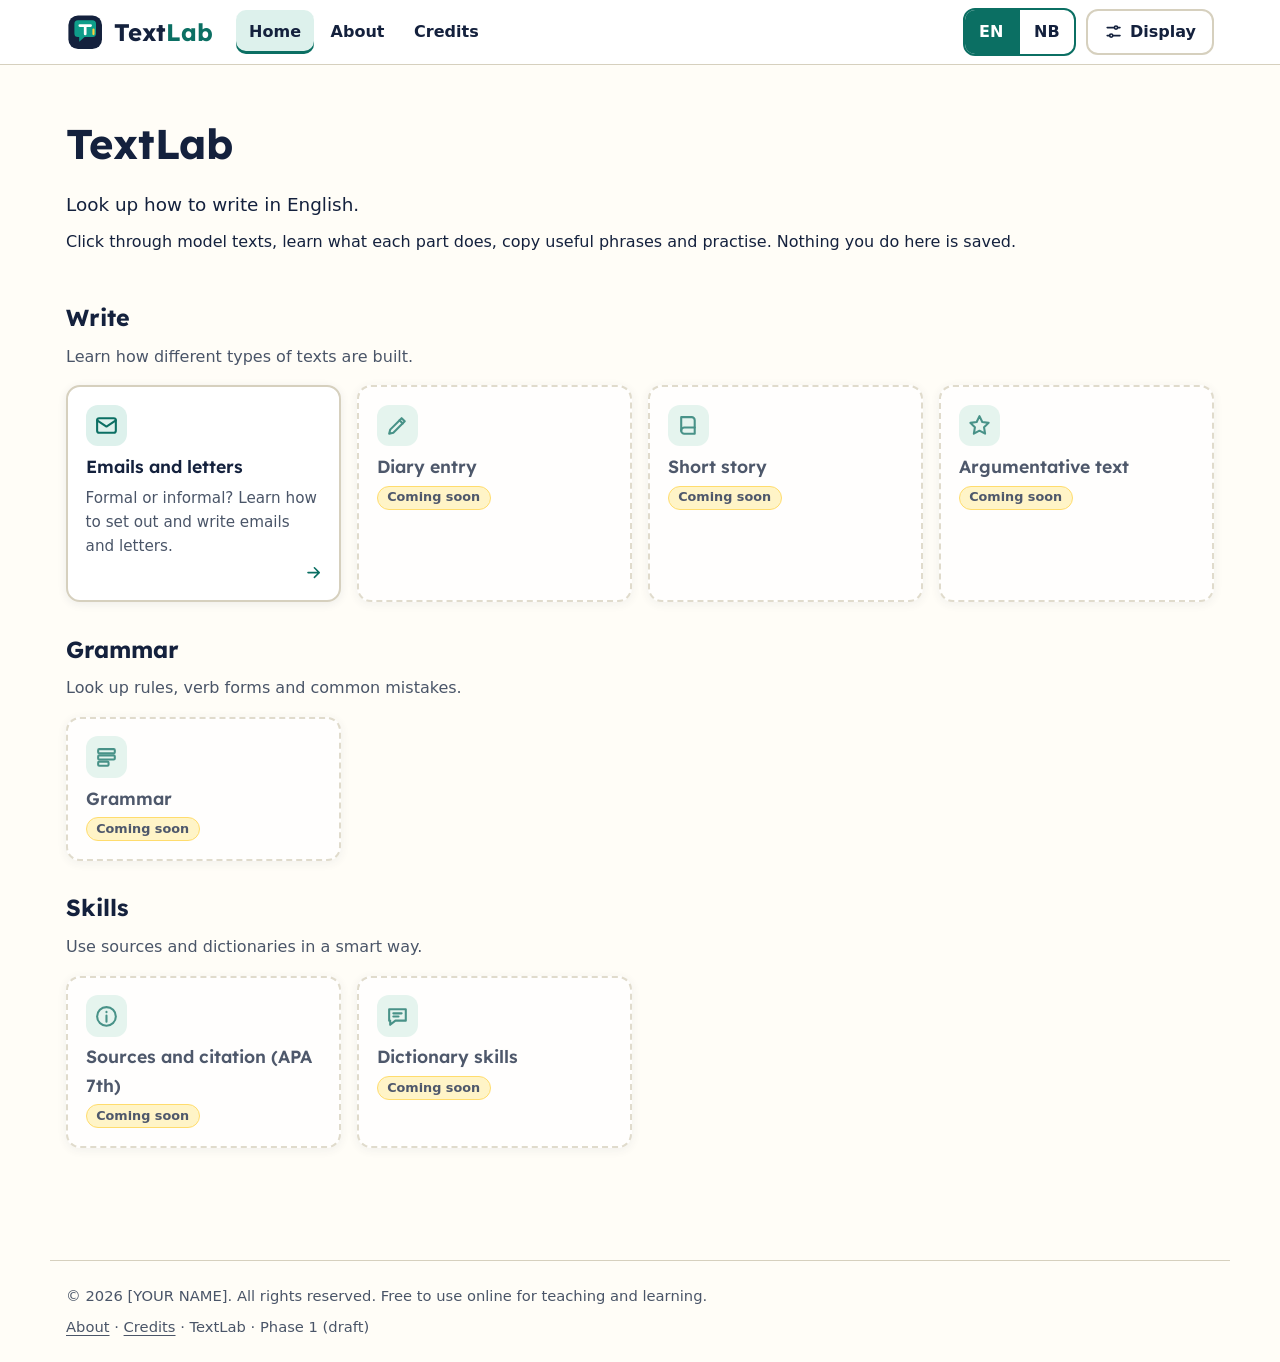
==== index.html @ cc778d0e "Add files via upload" ====
<!doctype html>
<html lang="en" data-theme="auto">
<head>
  <meta charset="utf-8">
  <meta name="viewport" content="width=device-width, initial-scale=1">
  <title>TextLab</title>
  <meta name="description" content="Look up how to write in English: clickable model texts, phrase banks, practice and checklists for Norwegian students in 8th to 10th grade.">
  <meta name="theme-color" content="#14213D">
  <link rel="icon" href="assets/favicon.svg" type="image/svg+xml">
  <link rel="stylesheet" href="css/style.css">
</head>
<body>
  <button type="button" class="skip" data-act="skip">Skip to main content</button>

  <!-- Icon sprite (stroke icons take their colour from the surrounding text) -->
  <svg xmlns="http://www.w3.org/2000/svg" width="0" height="0" style="position:absolute" aria-hidden="true" focusable="false">
    <defs>
      <symbol id="i-format" viewBox="0 0 24 24"><path d="M6 3h9l4 4v14H6z"/><path d="M14 3v5h5M9 13h7M9 17h7"/></symbol>
      <symbol id="i-doc" viewBox="0 0 24 24"><path d="M6 3h9l4 4v14H6z"/><path d="M14 3v5h5M9 13h7M9 17h7"/></symbol>
      <symbol id="i-structure" viewBox="0 0 24 24"><rect x="4" y="4" width="16" height="4" rx="1"/><rect x="4" y="10" width="16" height="4" rx="1"/><rect x="4" y="16" width="10" height="4" rx="1"/></symbol>
      <symbol id="i-language" viewBox="0 0 24 24"><path d="M4 5h16v11H10l-5 4v-4H4z"/><path d="M8 9h8M8 12h5"/></symbol>
      <symbol id="i-tone" viewBox="0 0 24 24"><circle cx="12" cy="12" r="9"/><path d="M8 14c1 1.6 2.4 2.4 4 2.4s3-.8 4-2.4M9 9.5v.5M15 9.5v.5"/></symbol>
      <symbol id="i-check" viewBox="0 0 24 24"><path d="M5 12.5l4.5 4.5L19 7"/></symbol>
      <symbol id="i-x" viewBox="0 0 24 24"><path d="M6 6l12 12M18 6L6 18"/></symbol>
      <symbol id="i-copy" viewBox="0 0 24 24"><rect x="8" y="8" width="12" height="12" rx="2"/><path d="M16 8V6a2 2 0 00-2-2H6a2 2 0 00-2 2v8a2 2 0 002 2h2"/></symbol>
      <symbol id="i-speaker" viewBox="0 0 24 24"><path d="M4 9.5h4L13 5v14l-5-4.5H4z"/><path d="M16.5 9a4 4 0 010 6M19 6.5a8 8 0 010 11"/></symbol>
      <symbol id="i-print" viewBox="0 0 24 24"><path d="M7 9V4h10v5"/><rect x="4" y="9" width="16" height="8" rx="2"/><path d="M7 14h10v6H7z"/></symbol>
      <symbol id="i-sliders" viewBox="0 0 24 24"><path d="M4 7h9M17 7h3M4 17h3M11 17h9"/><circle cx="15" cy="7" r="2"/><circle cx="9" cy="17" r="2"/></symbol>
      <symbol id="i-external" viewBox="0 0 24 24"><path d="M14 4h6v6M20 4l-9 9M18 14v5a1 1 0 01-1 1H5a1 1 0 01-1-1V7a1 1 0 011-1h5"/></symbol>
      <symbol id="i-mail" viewBox="0 0 24 24"><rect x="3" y="5" width="18" height="14" rx="2"/><path d="M3 7l9 6 9-6"/></symbol>
      <symbol id="i-pen" viewBox="0 0 24 24"><path d="M4 20l1-4L16 5l3 3L8 19z"/><path d="M14 7l3 3"/></symbol>
      <symbol id="i-book" viewBox="0 0 24 24"><path d="M5 4h10a3 3 0 013 3v13H8a3 3 0 01-3-3z"/><path d="M5 17a3 3 0 013-3h10"/></symbol>
      <symbol id="i-video" viewBox="0 0 24 24"><rect x="3" y="5" width="18" height="14" rx="3"/><path d="M10 9l5 3-5 3z"/></symbol>
      <symbol id="i-info" viewBox="0 0 24 24"><circle cx="12" cy="12" r="9"/><path d="M12 11v6M12 7.5v.5"/></symbol>
      <symbol id="i-bulb" viewBox="0 0 24 24"><path d="M9 18h6M10 21h4M12 3a6 6 0 00-3.5 10.9c.9.7 1.5 1.5 1.5 2.1h4c0-.6.6-1.4 1.5-2.1A6 6 0 0012 3z"/></symbol>
      <symbol id="i-bookmark" viewBox="0 0 24 24"><path d="M6 3h12v18l-6-4-6 4z"/></symbol>
      <symbol id="i-warn" viewBox="0 0 24 24"><path d="M12 3l10 18H2z"/><path d="M12 10v5M12 18v.5"/></symbol>
      <symbol id="i-star" viewBox="0 0 24 24"><path d="M12 3l2.7 5.6 6.1.9-4.4 4.3 1 6.1L12 17l-5.4 2.9 1-6.1L3.2 9.5l6.1-.9z"/></symbol>
      <symbol id="i-arrow-right" viewBox="0 0 24 24"><path d="M5 12h14M13 6l6 6-6 6"/></symbol>
      <symbol id="i-arrow-left" viewBox="0 0 24 24"><path d="M19 12H5M11 6l-6 6 6 6"/></symbol>
      <symbol id="i-arrow-up" viewBox="0 0 24 24"><path d="M12 19V5M6 11l6-6 6 6"/></symbol>
      <symbol id="i-arrow-down" viewBox="0 0 24 24"><path d="M12 5v14M6 13l6 6 6-6"/></symbol>
      <symbol id="i-grip" viewBox="0 0 24 24"><circle cx="9" cy="6" r="1.2"/><circle cx="15" cy="6" r="1.2"/><circle cx="9" cy="12" r="1.2"/><circle cx="15" cy="12" r="1.2"/><circle cx="9" cy="18" r="1.2"/><circle cx="15" cy="18" r="1.2"/></symbol>
      <symbol id="logo" viewBox="0 0 64 64">
        <rect x="4" y="4" width="56" height="56" rx="16" fill="#14213D"/>
        <path d="M14 18a6 6 0 016-6h24a6 6 0 016 6v16a6 6 0 01-6 6H31l-9 8v-8h-2a6 6 0 01-6-6z" fill="#0F9D8A"/>
        <path d="M23 21h18M32 21v14" stroke="#fff" stroke-width="4.5" stroke-linecap="round" fill="none"/>
        <rect x="44" y="26" width="3.6" height="11" rx="1.8" fill="#FFD23F"/>
      </symbol>
    </defs>
  </svg>

  <header id="site-header"></header>
  <div id="settings"></div>
  <main id="main" tabindex="-1">
    <noscript><p>This site needs JavaScript. Denne siden trenger JavaScript.</p></noscript>
  </main>
  <footer id="site-footer"></footer>
  <div id="toast" role="status" aria-live="polite"></div>

  <script src="js/config.js"></script>
  <script src="js/i18n.js"></script>
  <script src="content/index.js"></script>
  <script src="js/core.js"></script>
  <script src="js/views.js"></script>
  <script src="js/model.js"></script>
  <script src="js/practice.js"></script>
  <script src="js/main.js"></script>
</body>
</html>
---- css/style.css ----
/* =========================================================================
   Style sheet. Colours are CSS variables at the top, so the palette can be
   changed in one place. Light theme is the default; dark follows the device
   (or the Display menu). Reading support mode is the body.support class.
   ========================================================================= */
@font-face { font-family: "Lexend"; font-weight: 400; font-style: normal; font-display: swap; src: url("../fonts/lexend-latin-400-normal.woff2") format("woff2"); }
@font-face { font-family: "Lexend"; font-weight: 600; font-style: normal; font-display: swap; src: url("../fonts/lexend-latin-600-normal.woff2") format("woff2"); }
@font-face { font-family: "Lexend"; font-weight: 700; font-style: normal; font-display: swap; src: url("../fonts/lexend-latin-700-normal.woff2") format("woff2"); }
@font-face { font-family: "Atkinson Hyperlegible"; font-weight: 400; font-style: normal; font-display: swap; src: url("../fonts/atkinson-hyperlegible-latin-400-normal.woff2") format("woff2"); }
@font-face { font-family: "Atkinson Hyperlegible"; font-weight: 700; font-style: normal; font-display: swap; src: url("../fonts/atkinson-hyperlegible-latin-700-normal.woff2") format("woff2"); }

:root {
  --bg: #FFFDF7; --bg-support: #FAF3DC; --surface: #FFFFFF; --surface2: #F3EFE3; --paper: #FFFFFF;
  --ink: #14213D; --muted: #4A5568; --line: #D6D0BE;
  --primary: #0B6F63; --on-primary: #FFFFFF; --primary-soft: #DDF1EC;
  --accent: #E4572E; --marker: #FFD23F; --marker-soft: #FFF1B8; --focus: #1D5FD8;
  --nb: #3A5BA9; --nb-bg: #EAF0FB;
  --good: #0B6F3F; --good-bg: #DDF3E4; --bad: #A4262C; --bad-bg: #FBE3E4;
  --c-format: #0072B2; --c-format-bg: #E3F0F8;
  --c-structure: #A94600; --c-structure-bg: #FBEBDD;
  --c-language: #007A5A; --c-language-bg: #DDF2E9;
  --c-tone: #8E3F72; --c-tone-bg: #F5E6EF;
  --on-c: #FFFFFF;
  --radius: 14px; --shadow: 0 2px 10px rgba(20, 33, 61, .08);
  --font-body: system-ui, -apple-system, "Segoe UI", Roboto, "Helvetica Neue", Arial, sans-serif;
  --font-head: "Lexend", var(--font-body);
  color-scheme: light;
}
:root[data-theme="dark"] {
  --bg: #0E1626; --bg-support: #141B2D; --surface: #16213A; --surface2: #1D2A47; --paper: #1A2642;
  --ink: #EAF0FA; --muted: #B7C3DB; --line: #34466B;
  --primary: #3CC9B2; --on-primary: #06201C; --primary-soft: #12363A;
  --marker: #FFD23F; --marker-soft: #4A4012; --focus: #8CB4FF;
  --nb: #9DB8F2; --nb-bg: #1B2B4F;
  --good: #7FE0A4; --good-bg: #123524; --bad: #FF9C9F; --bad-bg: #3E1A1E;
  --c-format: #56B4E9; --c-format-bg: #10293B;
  --c-structure: #FF9F5A; --c-structure-bg: #3A2312;
  --c-language: #3DDBA9; --c-language-bg: #0F3326;
  --c-tone: #E69AC8; --c-tone-bg: #351A2B;
  --on-c: #0E1626; --shadow: 0 2px 10px rgba(0, 0, 0, .35);
  color-scheme: dark;
}
@media (prefers-color-scheme: dark) {
  :root[data-theme="auto"] {
    --bg: #0E1626; --bg-support: #141B2D; --surface: #16213A; --surface2: #1D2A47; --paper: #1A2642;
    --ink: #EAF0FA; --muted: #B7C3DB; --line: #34466B;
    --primary: #3CC9B2; --on-primary: #06201C; --primary-soft: #12363A;
    --marker: #FFD23F; --marker-soft: #4A4012; --focus: #8CB4FF;
    --nb: #9DB8F2; --nb-bg: #1B2B4F;
    --good: #7FE0A4; --good-bg: #123524; --bad: #FF9C9F; --bad-bg: #3E1A1E;
    --c-format: #56B4E9; --c-format-bg: #10293B;
    --c-structure: #FF9F5A; --c-structure-bg: #3A2312;
    --c-language: #3DDBA9; --c-language-bg: #0F3326;
    --c-tone: #E69AC8; --c-tone-bg: #351A2B;
    --on-c: #0E1626; --shadow: 0 2px 10px rgba(0, 0, 0, .35);
    color-scheme: dark;
  }
}

*, *::before, *::after { box-sizing: border-box; }
html { -webkit-text-size-adjust: 100%; }
body { margin: 0; background: var(--bg); color: var(--ink); font-family: var(--font-body); font-size: 1rem; line-height: 1.6; }
h1, h2, h3, h4 { font-family: var(--font-head); line-height: 1.25; margin: 1.4em 0 .5em; }
h1 { font-size: 2rem; margin-top: .3em; } h2 { font-size: 1.45rem; } h3 { font-size: 1.15rem; } h4 { font-size: 1rem; margin: 1em 0 .3em; }
p { margin: .5em 0; } ul, ol { margin: .4em 0; padding-left: 1.3em; }
a { color: var(--primary); text-underline-offset: 3px; }
a:hover { text-decoration-thickness: 2px; }
img, svg { max-width: 100%; }
.muted { color: var(--muted); } .sm-t { font-size: .9rem; }
.sr { position: absolute !important; width: 1px; height: 1px; overflow: hidden; clip: rect(0 0 0 0); white-space: nowrap; }
:focus-visible { outline: 3px solid var(--focus); outline-offset: 2px; border-radius: 4px; }
#main { max-width: 1180px; margin: 0 auto; padding: 1rem 1rem 4rem; outline: none; }
.skip { position: absolute; left: .5rem; top: -4rem; z-index: 100; background: var(--ink); color: var(--bg); padding: .6rem 1rem; border: 0; border-radius: 8px; font: inherit; }
.skip:focus { top: .5rem; }

/* ---------- icons ---------- */
.ic { width: 1.2em; height: 1.2em; stroke: currentColor; fill: none; stroke-width: 2; stroke-linecap: round; stroke-linejoin: round; vertical-align: -.22em; flex: none; }
#i-grip circle { fill: currentColor; }
.logo { width: 2.4rem; height: 2.4rem; flex: none; }

/* ---------- header ---------- */
#site-header { position: sticky; top: 0; z-index: 40; background: var(--surface); border-bottom: 1px solid var(--line); }
.bar { max-width: 1180px; margin: 0 auto; padding: .5rem 1rem; display: flex; align-items: center; gap: .75rem 1.25rem; flex-wrap: wrap; }
.brand { display: inline-flex; align-items: center; gap: .6rem; text-decoration: none; color: var(--ink); }
.wordmark { font-family: var(--font-head); font-weight: 700; font-size: 1.5rem; letter-spacing: -.01em; }
.wordmark .w2 { color: var(--primary); }
.nav { display: flex; gap: .25rem; margin-left: .25rem; flex-wrap: wrap; }
.nav a { color: var(--ink); text-decoration: none; padding: .5rem .8rem; border-radius: 10px; font-weight: 600; min-height: 44px; display: inline-flex; align-items: center; }
.nav a:hover { background: var(--surface2); }
.nav a[aria-current="page"] { background: var(--primary-soft); box-shadow: inset 0 -3px 0 var(--primary); }
.bar-actions { margin-left: auto; display: flex; gap: .6rem; align-items: center; flex-wrap: wrap; }

/* ---------- buttons, controls ---------- */
.btn { display: inline-flex; align-items: center; justify-content: center; gap: .45rem; min-height: 44px; padding: .5rem 1rem; border-radius: 12px; border: 2px solid var(--primary); background: var(--primary); color: var(--on-primary); font: inherit; font-weight: 700; cursor: pointer; text-decoration: none; }
.btn:hover:not(:disabled) { filter: brightness(1.08); }
.btn:disabled { opacity: .5; cursor: not-allowed; }
.btn-ghost { background: transparent; color: var(--ink); border-color: var(--line); }
.btn-ghost:hover:not(:disabled) { background: var(--surface2); filter: none; }
.btn.sm { min-height: 40px; padding: .3rem .7rem; font-size: .92rem; }
.seg { display: inline-flex; border: 2px solid var(--primary); border-radius: 12px; overflow: hidden; background: var(--surface); vertical-align: middle; }
.seg-btn { min-height: 44px; min-width: 44px; padding: .35rem .9rem; border: 0; background: transparent; color: var(--ink); font: inherit; font-weight: 600; cursor: pointer; line-height: 1.2; }
.seg-btn + .seg-btn { border-left: 2px solid var(--primary); }
.seg-btn:hover:not(:disabled) { background: var(--primary-soft); }
.seg-btn[aria-pressed="true"], .seg-btn[aria-pressed="true"]:hover:not(:disabled) { background: var(--primary); color: var(--on-primary); }
.seg-btn:disabled { opacity: .45; cursor: not-allowed; }
.seg-btn small { display: block; font-weight: 400; font-size: .72em; opacity: .95; }
.switch { display: inline-flex; align-items: center; gap: .6rem; background: none; border: 0; padding: .2rem 0; min-height: 44px; cursor: pointer; font: inherit; color: var(--ink); text-align: left; }
.switch .knob { width: 46px; height: 26px; border-radius: 999px; border: 2px solid var(--muted); background: var(--surface2); position: relative; flex: none; }
.switch .knob::after { content: ""; position: absolute; top: 2px; left: 2px; width: 18px; height: 18px; border-radius: 50%; background: var(--muted); transition: transform .15s; }
.switch[aria-checked="true"] .knob { background: var(--primary); border-color: var(--primary); }
.switch[aria-checked="true"] .knob::after { transform: translateX(20px); background: var(--on-primary); }
.input, .select { min-height: 44px; padding: .4rem .7rem; border: 2px solid var(--line); border-radius: 10px; background: var(--surface); color: var(--ink); font: inherit; }
.input { width: 100%; max-width: 28rem; } .input:focus, .select:focus { border-color: var(--primary); }
.tag { display: inline-block; padding: .1rem .55rem; border-radius: 999px; border: 1px solid var(--line); background: var(--surface2); font-size: .8rem; font-weight: 600; margin-right: .3rem; }
.tag.reg-formal { border-color: var(--c-format); } .tag.reg-informal { border-style: dashed; border-color: var(--c-language); }
.set-lbl { font-weight: 700; font-size: .9rem; margin-right: .4rem; }

/* ---------- settings panel ---------- */
.settings { position: fixed; right: .75rem; top: 4.4rem; z-index: 50; width: min(22rem, calc(100vw - 1.5rem)); background: var(--surface); border: 1px solid var(--line); border-radius: var(--radius); box-shadow: 0 10px 40px rgba(0, 0, 0, .25); padding: 1rem; max-height: calc(100vh - 6rem); overflow: auto; }
.set-row { display: flex; align-items: center; justify-content: space-between; gap: .75rem; padding: .35rem 0; flex-wrap: wrap; }
.set-actions { justify-content: flex-start; }
.note { color: var(--muted); font-size: .88rem; margin-top: .6rem; }

/* ---------- layout bits ---------- */
.hero { padding: 1.5rem 0 .5rem; } .hero h1 { font-size: 2.6rem; } .lead { font-size: 1.15rem; max-width: 46rem; }
.page-head { margin-bottom: .5rem; }
.crumbs { font-size: .92rem; color: var(--muted); margin-top: .3rem; } .crumbs a { color: var(--muted); }
.cards { display: grid; grid-template-columns: repeat(auto-fill, minmax(16rem, 1fr)); gap: 1rem; margin: 1rem 0; }
.card { position: relative; display: flex; flex-direction: column; gap: .35rem; padding: 1.1rem 1.1rem 2.6rem; background: var(--surface); border: 2px solid var(--line); border-radius: var(--radius); box-shadow: var(--shadow); color: var(--ink); text-decoration: none; }
a.card:hover { border-color: var(--primary); transform: translateY(-2px); }
.card-ic { width: 2.6rem; height: 2.6rem; border-radius: 12px; background: var(--primary-soft); color: var(--primary); display: inline-flex; align-items: center; justify-content: center; font-size: 1.3rem; }
.card-t { font-family: var(--font-head); font-weight: 600; font-size: 1.1rem; } .card-b { color: var(--muted); font-size: .95rem; }
.card-go { position: absolute; right: 1rem; bottom: .9rem; color: var(--primary); }
.card.soon { opacity: .75; border-style: dashed; padding-bottom: 1.1rem; }
.badge-soon { align-self: flex-start; background: var(--marker-soft); border: 1px solid var(--marker); padding: .05rem .6rem; border-radius: 999px; font-size: .8rem; font-weight: 700; }
.tabs, .pills { display: flex; flex-wrap: wrap; gap: .4rem; margin: 1rem 0; }
.tabs { border-bottom: 2px solid var(--line); padding-bottom: 0; margin-bottom: 1.2rem; }
.tabs a { padding: .55rem 1rem; text-decoration: none; color: var(--ink); font-weight: 600; border-radius: 10px 10px 0 0; min-height: 44px; display: inline-flex; align-items: center; margin-bottom: -2px; border-bottom: 4px solid transparent; }
.tabs a:hover { background: var(--surface2); }
.tabs a[aria-current="page"] { border-bottom-color: var(--primary); background: var(--primary-soft); }
.pills a { padding: .45rem 1rem; border: 2px solid var(--line); border-radius: 999px; text-decoration: none; color: var(--ink); font-weight: 600; min-height: 44px; display: inline-flex; align-items: center; background: var(--surface); }
.pills a[aria-current="page"] { background: var(--primary); color: var(--on-primary); border-color: var(--primary); }
.box { background: var(--surface); border: 2px solid var(--line); border-radius: var(--radius); padding: .6rem 1.1rem 1rem; margin: 1rem 0; box-shadow: var(--shadow); }
.box h2 { margin-top: .5em; font-size: 1.2rem; }
.top5 { border-color: var(--primary); } .top5 ol { counter-reset: n; list-style: none; padding: 0; }
.top5 li { counter-increment: n; position: relative; padding: .35rem 0 .35rem 2.6rem; }
.top5 li::before { content: counter(n); position: absolute; left: 0; top: .2rem; width: 2rem; height: 2rem; border-radius: 50%; background: var(--primary); color: var(--on-primary); font-weight: 700; display: grid; place-items: center; }
.two { display: grid; grid-template-columns: repeat(auto-fit, minmax(18rem, 1fr)); gap: 1rem; }
.keyrule { background: var(--marker-soft); border-color: var(--marker); }
.keyrule strong { background: linear-gradient(transparent 55%, var(--marker) 55%); padding: 0 .15em; font-weight: 700; }
.keyrule ul { padding-left: 1.1em; }
.remember { border-style: dashed; border-color: var(--c-tone); background: var(--c-tone-bg); }
.note-box { background: var(--nb-bg); border-color: var(--nb); }
.tablewrap { overflow-x: auto; }
table.cmp { border-collapse: collapse; width: 100%; background: var(--surface); }
table.cmp th, table.cmp td { border: 1px solid var(--line); padding: .55rem .75rem; text-align: left; vertical-align: top; }
table.cmp thead th { background: var(--surface2); } table.cmp tbody th { font-weight: 600; background: var(--surface2); width: 11rem; }
.msg { margin: .8rem 0; padding: 1rem 1.2rem; border-left: 6px solid var(--c-language); background: var(--c-language-bg); border-radius: 10px; font-size: 1.1rem; }
.msg.formal { border-left-color: var(--c-format); background: var(--c-format-bg); }
.nb { margin: .1rem 0 .4rem; padding: .45rem .8rem; background: var(--nb-bg); border-left: 4px solid var(--nb); border-radius: 8px; font-size: .95em; }
.ktags { margin: .5rem 0; font-size: .88rem; display: flex; flex-wrap: wrap; gap: .35rem; align-items: center; }
.ktag { background: var(--surface2); border: 1px dashed var(--muted); border-radius: 8px; padding: .1rem .5rem; }
.teacher-only { border-left: 4px dashed var(--accent); padding-left: .6rem; }
.draft { background: var(--marker-soft); border-radius: 8px; padding: .3rem .7rem; font-size: .92rem; }
.empty { padding: 1rem; background: var(--surface2); border-radius: 10px; }
.prose { max-width: 52rem; } .prose h2 { margin-top: 1.6em; }
.print-only { display: none; }
.var { border-bottom: 2px dotted var(--muted); cursor: help; }
.hint { color: var(--muted); font-size: .95rem; margin: .2rem 0 .6rem; }
.foot { max-width: 1180px; margin: 2rem auto 0; padding: 1rem; border-top: 1px solid var(--line); color: var(--muted); font-size: .92rem; } .foot a { color: var(--muted); }
#toast { position: fixed; left: 50%; bottom: 1.2rem; transform: translate(-50%, 2rem); background: var(--ink); color: var(--bg); padding: .7rem 1.1rem; border-radius: 12px; opacity: 0; pointer-events: none; transition: opacity .2s, transform .2s; z-index: 80; max-width: 90vw; }
#toast.show { opacity: 1; transform: translate(-50%, 0); }

/* ---------- categories ---------- */
.cat-format { --c: var(--c-format); --cbg: var(--c-format-bg); }
.cat-structure { --c: var(--c-structure); --cbg: var(--c-structure-bg); }
.cat-language { --c: var(--c-language); --cbg: var(--c-language-bg); }
.cat-tone { --c: var(--c-tone); --cbg: var(--c-tone-bg); }
.cat-chip { display: inline-flex; align-items: center; gap: .3rem; padding: .1rem .6rem; border-radius: 999px; background: var(--cbg); border: 2px solid var(--c); font-size: .85rem; font-weight: 700; color: var(--ink); }
.num { display: inline-flex; align-items: center; gap: .15rem; background: var(--c); color: var(--on-c); font-weight: 700; font-size: .8rem; padding: .1rem .45rem; border-radius: 999px; line-height: 1.4; }
.num .ic { width: .95em; height: .95em; } .num.big { font-size: 1.1rem; padding: .3rem .7rem; }
.legend { list-style: none; padding: 0; } .legend li { display: flex; gap: .6rem; align-items: center; margin: .4rem 0; flex-wrap: wrap; }

/* ---------- model viewer ---------- */
.toolbar { display: flex; flex-wrap: wrap; gap: .6rem 1.4rem; align-items: center; padding: .7rem .9rem; background: var(--surface); border: 1px solid var(--line); border-radius: var(--radius); margin: .8rem 0; }
.tb-group { display: flex; flex-wrap: wrap; gap: .4rem .6rem; align-items: center; }
.lv-d { font-size: .9rem; }
.situation { max-width: 52rem; }
.model-grid { display: grid; grid-template-columns: minmax(0, 1.35fr) minmax(19rem, 1fr); gap: 1.2rem; align-items: start; }
.paper { background: var(--paper); border: 1px solid var(--line); border-radius: var(--radius); padding: 1rem; box-shadow: var(--shadow); }
.kind-letter { padding: 1.6rem 1.4rem; }
.tseg { position: relative; margin: .5rem 0; border-left: 6px solid transparent; border-radius: 10px; }
.tseg.cat-format, .tseg.cat-structure, .tseg.cat-language, .tseg.cat-tone { background: var(--cbg); border-left-color: var(--c); }
.part { display: block; width: 100%; text-align: left; background: transparent; border: 0; border-radius: 10px; padding: .6rem .8rem .6rem .8rem; font: inherit; color: inherit; cursor: pointer; position: relative; }
.part:hover { background: rgba(127, 127, 127, .12); }
.part .num { position: absolute; left: .5rem; top: .55rem; }
.tseg:has(> .part > .num) .part { padding-left: 3.6rem; }
.tseg .lines { display: block; } .tseg ul { margin: .3rem 0; }
.tseg.al-r .part { text-align: right; } .tseg.al-r:has(> .part > .num) .part { padding-left: 3.6rem; }
.tseg.b .txt { font-weight: 700; }
.tseg.hdr .txt { font-size: .98rem; }
.tseg.sel { outline: 3px solid var(--ink); outline-offset: 2px; }
.has-sel .tseg:not(.sel) { background: transparent; border-left-color: var(--line); }
.tseg.drop { outline: 3px dashed var(--primary); outline-offset: 2px; }
.mode-quiz .tseg, .mode-label .tseg { border-left-color: var(--line); border-left-style: dashed; }
.seg-label { display: inline-flex; align-items: center; gap: .3rem; margin: .4rem 0 0 .8rem; padding: .05rem .6rem; border-radius: 999px; background: var(--c); color: var(--on-c); font-size: .82rem; font-weight: 700; }
.nb { margin-left: .8rem; margin-right: .8rem; }
.panel { position: sticky; top: 5.2rem; background: var(--surface); border: 2px solid var(--line); border-radius: var(--radius); padding: .9rem 1.1rem 1.1rem; max-height: calc(100vh - 6.5rem); overflow: auto; box-shadow: var(--shadow); }
.panel h3 { margin: 0 0 .2rem; } .panel h4 { color: var(--muted); text-transform: uppercase; letter-spacing: .04em; font-size: .78rem; }
.panel-head { display: flex; align-items: flex-start; gap: .7rem; } .panel-head > div { flex: 1; } .panel-head .btn { margin-left: auto; }
.panel-empty .legend { margin-top: .4rem; }
.panel-foot { display: flex; justify-content: space-between; gap: .5rem; flex-wrap: wrap; margin-top: 1rem; padding-top: .8rem; border-top: 1px solid var(--line); } .pn { display: flex; gap: .4rem; }
.nb-box { background: var(--nb-bg); border-left: 4px solid var(--nb); border-radius: 8px; padding: .1rem .8rem .5rem; margin-top: .6rem; } .nb-box h4 { color: var(--nb); }
.chips { list-style: none; padding: 0; display: flex; flex-wrap: wrap; gap: .4rem; }
.chip { display: inline-flex; align-items: center; gap: .35rem; min-height: 40px; padding: .25rem .75rem; border: 2px solid var(--primary); background: var(--primary-soft); color: var(--ink); border-radius: 999px; font: inherit; font-weight: 600; cursor: pointer; text-align: left; }
.chip:hover { background: var(--primary); color: var(--on-primary); }
.chip[aria-pressed="true"] { background: var(--primary); color: var(--on-primary); box-shadow: 0 0 0 3px var(--focus); }
.chips.big .chip { min-height: 46px; cursor: grab; }
.mistake p { margin: .3rem 0; padding: .45rem .7rem; border-radius: 8px; }
.mistake .bad { background: var(--bad-bg); border-left: 4px solid var(--bad); } .mistake .good { background: var(--good-bg); border-left: 4px solid var(--good); }
.mistake .mk { margin-right: .35rem; } .mistake p.muted { background: none; padding: .1rem 0; }
.opts { list-style: none; padding: 0; display: grid; gap: .5rem; }
.opt { width: 100%; min-height: 48px; display: flex; align-items: center; gap: .5rem; text-align: left; padding: .5rem .9rem; border: 2px solid var(--line); background: var(--surface); color: var(--ink); border-radius: 12px; font: inherit; cursor: pointer; }
.opt:hover:not(:disabled) { border-color: var(--primary); background: var(--primary-soft); }
.opt.right { border-color: var(--good); background: var(--good-bg); font-weight: 700; } .opt.wrong { border-color: var(--bad); background: var(--bad-bg); text-decoration: line-through; }
.opt.reveal { border-style: dashed; border-color: var(--good); }
.opt:disabled { cursor: default; color: var(--ink); }
.ok-msg, .bad-msg, .lb-msg { margin: .6rem 0; font-weight: 600; } .ok-msg { color: var(--good); } .bad-msg { color: var(--bad); } .lb-msg { min-height: 1.5em; }
.qz-q { font-weight: 700; }

/* ---------- phrase bank ---------- */
.filters { display: grid; gap: .6rem; margin: .8rem 0; padding: .9rem; background: var(--surface); border: 1px solid var(--line); border-radius: var(--radius); }
.filter-row { display: flex; flex-wrap: wrap; gap: .4rem .8rem; align-items: center; }
.pgroup h3 { margin-top: 1.4em; border-bottom: 3px solid var(--primary-soft); padding-bottom: .2rem; }
.plist { list-style: none; padding: 0; display: grid; gap: .5rem; }
.phrase { display: grid; grid-template-columns: 1fr auto auto; gap: .5rem 1rem; align-items: center; padding: .6rem .9rem; background: var(--surface); border: 1px solid var(--line); border-radius: 12px; }
.p-main { display: grid; gap: .1rem; } .p-en { font-weight: 700; font-size: 1.05rem; } .p-nb { color: var(--muted); font-size: .92rem; } .p-ex { font-size: .92rem; }
.p-act { display: flex; gap: .3rem; }

/* ---------- practice, checklist, resources ---------- */
.pqs { list-style: none; padding: 0; display: grid; gap: 1rem; counter-reset: none; }
.pq { background: var(--surface); border: 2px solid var(--line); border-radius: var(--radius); padding: .9rem 1.1rem 1rem; }
.pq-q { font-weight: 700; margin-top: 0; } .pq-n { display: inline-grid; place-items: center; width: 1.8rem; height: 1.8rem; border-radius: 50%; background: var(--primary); color: var(--on-primary); margin-right: .6rem; font-size: .9rem; }
.gap { font-size: 1.1rem; } .gap .select { margin: 0 .3rem; }
.sortlist, .ordlist { list-style: none; padding: 0; display: grid; gap: .5rem; }
.sortrow, .ordrow { display: flex; align-items: center; justify-content: space-between; gap: .6rem; flex-wrap: wrap; padding: .4rem .6rem; border: 1px solid var(--line); border-radius: 10px; background: var(--bg); }
.ordlist { counter-reset: o; } .ordrow { counter-increment: o; } .ordrow::before { content: counter(o) "."; font-weight: 700; margin-right: .3rem; }
.ordrow > span:first-of-type { flex: 1; }
.mk.ok { color: var(--good); } .mk.no { color: var(--bad); }
.fb { display: flex; gap: .6rem; margin-top: .7rem; padding: .6rem .8rem; border-radius: 10px; } .fb.ok { background: var(--good-bg); border-left: 5px solid var(--good); } .fb.no { background: var(--bad-bg); border-left: 5px solid var(--bad); }
.score { font-weight: 700; margin: 0 .6rem 0 0; }
.cl { border: 2px solid var(--line); border-radius: var(--radius); background: var(--surface); margin: 1rem 0; padding: .6rem 1rem 1rem; } .cl legend { font-family: var(--font-head); font-weight: 600; padding: 0 .5rem; }
.check { display: flex; gap: .7rem; align-items: flex-start; padding: .45rem .3rem; cursor: pointer; border-radius: 8px; }
.check:hover { background: var(--surface2); }
.check input { position: absolute; opacity: 0; width: 1px; height: 1px; }
.box-ic { width: 1.7rem; height: 1.7rem; border: 2px solid var(--muted); border-radius: 7px; display: inline-grid; place-items: center; flex: none; background: var(--bg); color: transparent; margin-top: .1rem; }
.check input:checked + .box-ic { background: var(--primary); border-color: var(--primary); color: var(--on-primary); }
.check input:focus-visible + .box-ic { outline: 3px solid var(--focus); outline-offset: 2px; }
.check input:checked ~ .check-t { text-decoration: none; opacity: .85; }
.cl-foot { display: flex; flex-wrap: wrap; gap: .6rem; align-items: center; } .progress { font-weight: 700; margin-right: auto; }
.reslist { list-style: none; padding: 0; display: grid; gap: 1rem; }
.res { background: var(--surface); border: 2px solid var(--line); border-radius: var(--radius); padding: .9rem 1.1rem 1.1rem; }
.res-h { display: flex; gap: .8rem; align-items: flex-start; } .res-h h3 { margin: 0; } .res-pub { margin: 0; color: var(--muted); font-size: .92rem; }
.res-ic { width: 2.6rem; height: 2.6rem; border-radius: 12px; background: var(--primary-soft); color: var(--primary); display: inline-flex; align-items: center; justify-content: center; font-size: 1.3rem; flex: none; }
.res-meta { display: flex; flex-wrap: wrap; gap: .3rem .5rem; align-items: center; }
.video { position: relative; aspect-ratio: 16 / 9; margin-top: .6rem; border-radius: 12px; overflow: hidden; background: #000; } .video iframe { position: absolute; inset: 0; width: 100%; height: 100%; border: 0; }
.ext { margin-left: .25rem; font-size: .85em; }

/* ---------- reading support (dyslexia-friendly) ---------- */
body.support { font-family: "Atkinson Hyperlegible", "Verdana", sans-serif; background: var(--bg-support); letter-spacing: .035em; word-spacing: .12em; line-height: 1.85; }
body.support h1, body.support h2, body.support h3, body.support h4, body.support .wordmark, body.support .card-t, body.support .pgroup h3 { font-family: "Atkinson Hyperlegible", "Verdana", sans-serif; font-weight: 700; letter-spacing: .02em; }
body.support p, body.support li, body.support td, body.support th { max-width: 66ch; }
body.support .tablewrap td, body.support .tablewrap th, body.support .card-b { max-width: none; }
body.support em, body.support i, body.support cite, body.support blockquote { font-style: normal; }
body.support .tseg .txt, body.support .p-en { line-height: 1.9; }
body.support * { text-align: left; } body.support .tseg.al-r .part { text-align: right; }
body.support .seg-btn, body.support .btn, body.support .nav a, body.support .tabs a, body.support .pills a { font-family: inherit; letter-spacing: .02em; }
body.support .var { border-bottom-style: solid; }

@media (prefers-reduced-motion: reduce) { * { transition: none !important; animation: none !important; scroll-behavior: auto !important; } a.card:hover { transform: none; } }

/* ---------- small screens ---------- */
@media (max-width: 900px) {
  h1 { font-size: 1.7rem; } .hero h1 { font-size: 2.1rem; }
  .model-grid { display: block; }
  .panel { display: none; position: fixed; left: 0; right: 0; bottom: 0; top: auto; max-height: 56vh; border-radius: 18px 18px 0 0; z-index: 45; box-shadow: 0 -10px 40px rgba(0, 0, 0, .3); border-bottom: 0; }
  .panel.open { display: block; }
  .model-grid:has(.panel.open) .model-col { padding-bottom: 54vh; }
  .phrase { grid-template-columns: 1fr; } .p-act { justify-content: flex-start; }
  #site-header { position: static; }
  .bar { gap: .5rem; } .nav { order: 3; width: 100%; margin: 0; } .bar-label { display: none; }
  .settings { top: 3.6rem; }
  table.cmp tbody th { width: auto; }
}
@media (max-width: 520px) {
  #main { padding: 0 .75rem 4rem; } .toolbar { padding: .6rem; } .seg-btn { padding: .35rem .6rem; }
  .kind-letter { padding: 1rem .6rem; } .part { padding-right: .4rem; }
}

/* ---------- print ---------- */
@media print {
  #site-header, #settings, #site-footer, .tabs, .pills, .toolbar, .hint, .panel, .crumbs, #toast, .skip, .btn, .switch, .seg, .cl-foot, .filters, .card-go { display: none !important; }
  body, body.support { background: #fff; color: #000; font-size: 11.5pt; letter-spacing: normal; word-spacing: normal; }
  #main { max-width: none; padding: 0; }
  .model-grid { display: block; } .paper { box-shadow: none; border: 1px solid #999; }
  .tseg, .tseg.cat-format, .tseg.cat-structure, .tseg.cat-language, .tseg.cat-tone { background: none !important; border-left: 3px solid #666 !important; }
  .num { background: #fff !important; color: #000 !important; border: 1px solid #000; }
  .nb { background: none; border-left: 3px solid #999; }
  .print-only { display: block !important; margin-top: 1rem; } .print-only li { margin: .3rem 0; }
  a { color: #000; text-decoration: none; } .box, .cl, .pq, .res, .phrase { box-shadow: none; break-inside: avoid; }
  .check .box-ic { border-color: #000; background: #fff !important; color: #000 !important; }
}
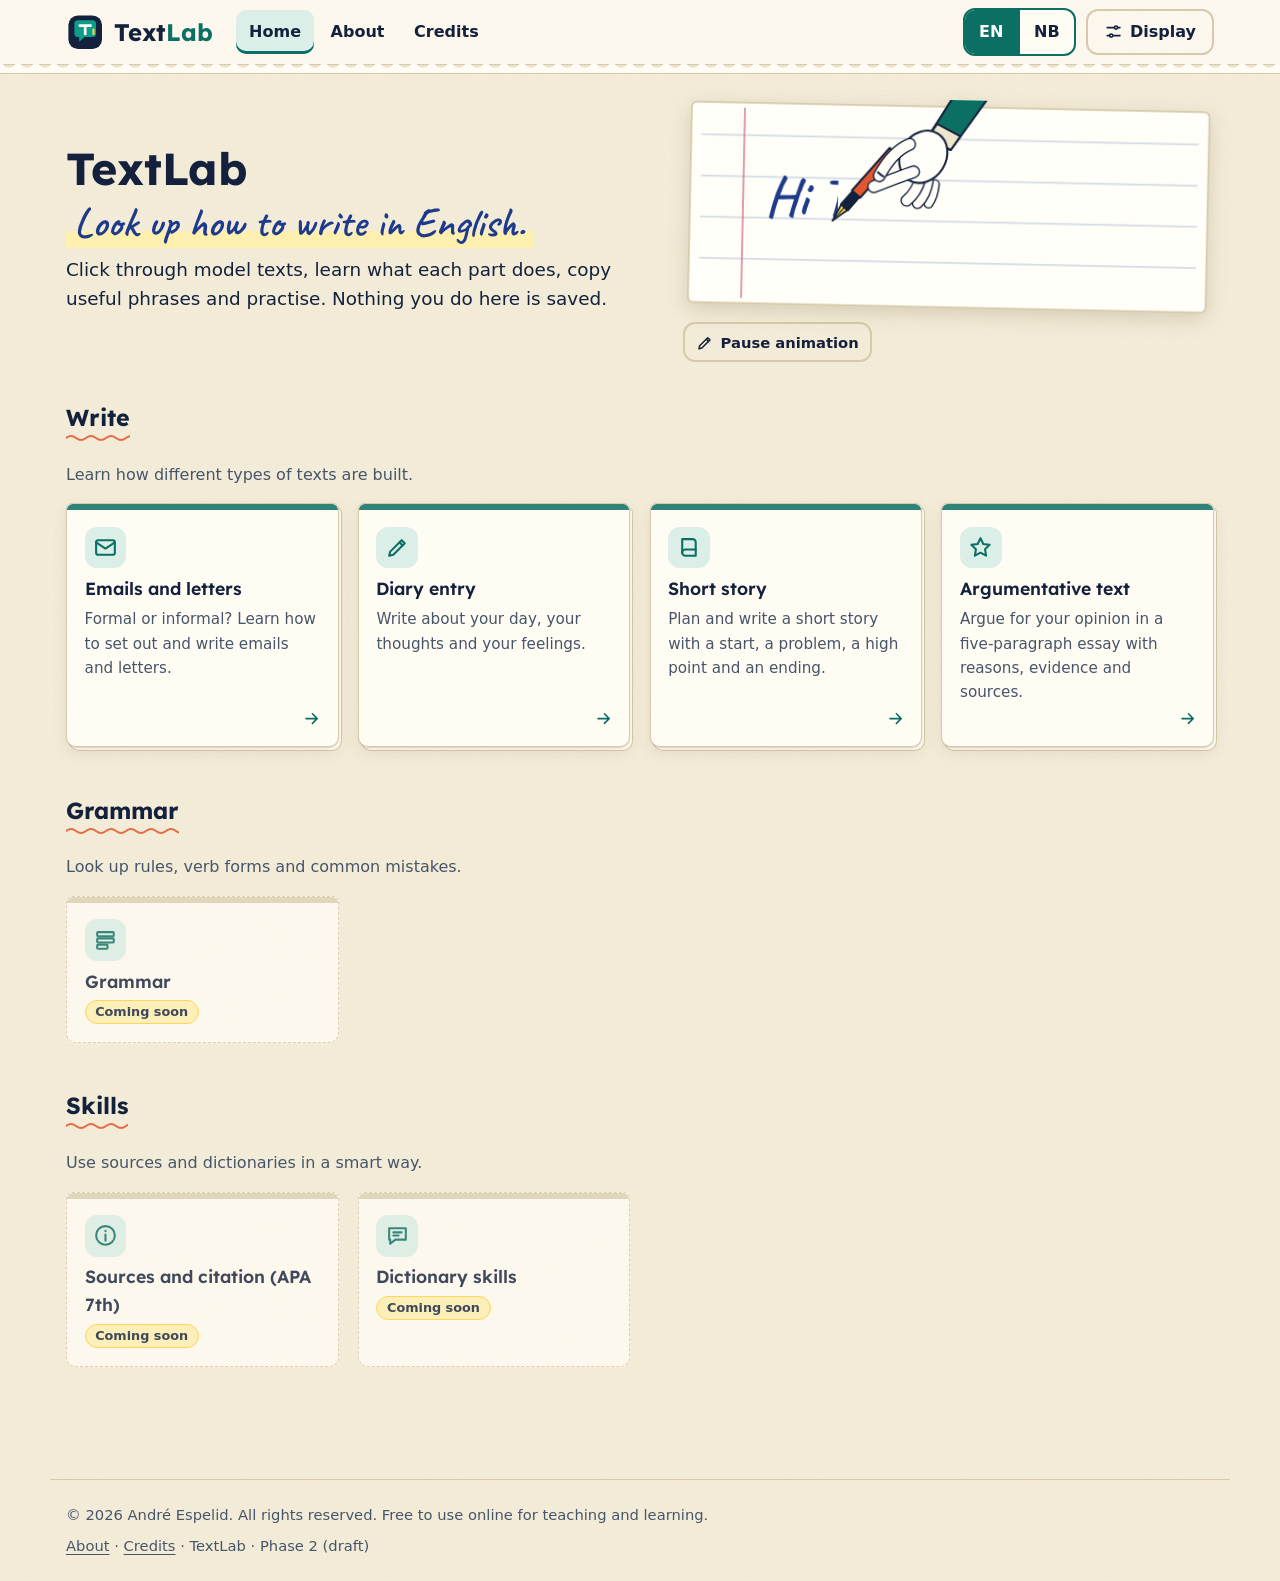
==== commit e0b411b7: "TextLab v0.2.0: Phase 2 (Diary, Short story, Argumentative text + paper design) Second public draft " ====
--- a/index.html
+++ b/index.html
@@ -40,6 +40,7 @@
       <symbol id="i-arrow-left" viewBox="0 0 24 24"><path d="M19 12H5M11 6l-6 6 6 6"/></symbol>
       <symbol id="i-arrow-up" viewBox="0 0 24 24"><path d="M12 19V5M6 11l6-6 6 6"/></symbol>
       <symbol id="i-arrow-down" viewBox="0 0 24 24"><path d="M12 5v14M6 13l6 6 6-6"/></symbol>
+      <symbol id="i-chev" viewBox="0 0 24 24"><path d="M6 9l6 6 6-6"/></symbol>
       <symbol id="i-grip" viewBox="0 0 24 24"><circle cx="9" cy="6" r="1.2"/><circle cx="15" cy="6" r="1.2"/><circle cx="9" cy="12" r="1.2"/><circle cx="15" cy="12" r="1.2"/><circle cx="9" cy="18" r="1.2"/><circle cx="15" cy="18" r="1.2"/></symbol>
       <symbol id="logo" viewBox="0 0 64 64">
         <rect x="4" y="4" width="56" height="56" rx="16" fill="#14213D"/>
@@ -65,6 +66,7 @@
   <script src="js/views.js"></script>
   <script src="js/model.js"></script>
   <script src="js/practice.js"></script>
+  <script src="js/hero.js"></script>
   <script src="js/main.js"></script>
 </body>
 </html>
--- a/css/style.css
+++ b/css/style.css
@@ -1,71 +1,86 @@
 /* =========================================================================
-   Style sheet. Colours are CSS variables at the top, so the palette can be
-   changed in one place. Light theme is the default; dark follows the device
-   (or the Display menu). Reading support mode is the body.support class.
+   TextLab style sheet: "paper" look.
+   Colours are CSS variables at the top. Light theme is the default; dark follows
+   the device (or the Display menu). Reading support mode is the body.support class
+   and it switches the decoration off (no textures, tilts or ruled lines).
    ========================================================================= */
 @font-face { font-family: "Lexend"; font-weight: 400; font-style: normal; font-display: swap; src: url("../fonts/lexend-latin-400-normal.woff2") format("woff2"); }
 @font-face { font-family: "Lexend"; font-weight: 600; font-style: normal; font-display: swap; src: url("../fonts/lexend-latin-600-normal.woff2") format("woff2"); }
 @font-face { font-family: "Lexend"; font-weight: 700; font-style: normal; font-display: swap; src: url("../fonts/lexend-latin-700-normal.woff2") format("woff2"); }
 @font-face { font-family: "Atkinson Hyperlegible"; font-weight: 400; font-style: normal; font-display: swap; src: url("../fonts/atkinson-hyperlegible-latin-400-normal.woff2") format("woff2"); }
 @font-face { font-family: "Atkinson Hyperlegible"; font-weight: 700; font-style: normal; font-display: swap; src: url("../fonts/atkinson-hyperlegible-latin-700-normal.woff2") format("woff2"); }
+@font-face { font-family: "Caveat"; font-weight: 600; font-style: normal; font-display: swap; src: url("../fonts/caveat-latin-600-normal.woff2") format("woff2"); }
 
 :root {
-  --bg: #FFFDF7; --bg-support: #FAF3DC; --surface: #FFFFFF; --surface2: #F3EFE3; --paper: #FFFFFF;
-  --ink: #14213D; --muted: #4A5568; --line: #D6D0BE;
-  --primary: #0B6F63; --on-primary: #FFFFFF; --primary-soft: #DDF1EC;
-  --accent: #E4572E; --marker: #FFD23F; --marker-soft: #FFF1B8; --focus: #1D5FD8;
-  --nb: #3A5BA9; --nb-bg: #EAF0FB;
+  --bg: #F6EFDC; --bg-support: #FAF3DC; --surface: #FFFCF3; --surface2: #EFE6CD; --paper: #FFFEF8;
+  --ink: #14213D; --ink-blue: #1E3A8A; --muted: #475569; --line: #D6CAAA;
+  --rule: rgba(60, 100, 170, .22); --margin-red: #C8475A;
+  --primary: #0B6F63; --on-primary: #FFFFFF; --primary-soft: #DBEFE8;
+  --accent: #E4572E; --marker: #FFD23F; --marker-soft: #FFF0B0; --focus: #1D5FD8;
+  --sticky-pink: #FBDDE6; --tape: rgba(110, 170, 215, .5);
+  --nb: #34549C; --nb-bg: #E9EFFA;
   --good: #0B6F3F; --good-bg: #DDF3E4; --bad: #A4262C; --bad-bg: #FBE3E4;
-  --c-format: #0072B2; --c-format-bg: #E3F0F8;
-  --c-structure: #A94600; --c-structure-bg: #FBEBDD;
-  --c-language: #007A5A; --c-language-bg: #DDF2E9;
-  --c-tone: #8E3F72; --c-tone-bg: #F5E6EF;
+  --c-format: #0072B2; --c-format-bg: #E1EEF7;
+  --c-structure: #A94600; --c-structure-bg: #FBE9D8;
+  --c-language: #007A5A; --c-language-bg: #DBF1E6;
+  --c-tone: #8E3F72; --c-tone-bg: #F4E3EE;
   --on-c: #FFFFFF;
-  --radius: 14px; --shadow: 0 2px 10px rgba(20, 33, 61, .08);
+  --radius: 14px;
+  --shadow: 0 1px 1px rgba(80, 60, 20, .14), 0 6px 16px rgba(80, 60, 20, .09);
+  --stack: 3px 4px 0 -1px var(--surface), 3px 4px 0 0 var(--line);
+  --grain: url("data:image/svg+xml;utf8,<svg xmlns='http://www.w3.org/2000/svg' width='180' height='180'><filter id='n'><feTurbulence type='fractalNoise' baseFrequency='.85' numOctaves='2' stitchTiles='stitch'/><feColorMatrix values='0 0 0 0 .42  0 0 0 0 .32  0 0 0 0 .18  0 0 0 .09 0'/></filter><rect width='100%' height='100%' filter='url(%23n)'/></svg>");
   --font-body: system-ui, -apple-system, "Segoe UI", Roboto, "Helvetica Neue", Arial, sans-serif;
   --font-head: "Lexend", var(--font-body);
+  --font-hand: "Caveat", "Segoe Print", "Bradley Hand", cursive;
+  --font-story: Georgia, "Iowan Old Style", "Times New Roman", serif;
   color-scheme: light;
 }
 :root[data-theme="dark"] {
   --bg: #0E1626; --bg-support: #141B2D; --surface: #16213A; --surface2: #1D2A47; --paper: #1A2642;
-  --ink: #EAF0FA; --muted: #B7C3DB; --line: #34466B;
+  --ink: #EAF0FA; --ink-blue: #9DB8F2; --muted: #B7C3DB; --line: #34466B;
+  --rule: rgba(140, 180, 255, .16); --margin-red: #E58A98;
   --primary: #3CC9B2; --on-primary: #06201C; --primary-soft: #12363A;
-  --marker: #FFD23F; --marker-soft: #4A4012; --focus: #8CB4FF;
+  --marker: #FFD23F; --marker-soft: #4A4012; --focus: #8CB4FF; --sticky-pink: #4A2234; --tape: rgba(140, 190, 230, .35);
   --nb: #9DB8F2; --nb-bg: #1B2B4F;
   --good: #7FE0A4; --good-bg: #123524; --bad: #FF9C9F; --bad-bg: #3E1A1E;
   --c-format: #56B4E9; --c-format-bg: #10293B;
   --c-structure: #FF9F5A; --c-structure-bg: #3A2312;
   --c-language: #3DDBA9; --c-language-bg: #0F3326;
   --c-tone: #E69AC8; --c-tone-bg: #351A2B;
-  --on-c: #0E1626; --shadow: 0 2px 10px rgba(0, 0, 0, .35);
+  --on-c: #0E1626; --shadow: 0 1px 1px rgba(0, 0, 0, .4), 0 6px 16px rgba(0, 0, 0, .35);
+  --grain: none;
   color-scheme: dark;
 }
 @media (prefers-color-scheme: dark) {
   :root[data-theme="auto"] {
     --bg: #0E1626; --bg-support: #141B2D; --surface: #16213A; --surface2: #1D2A47; --paper: #1A2642;
-    --ink: #EAF0FA; --muted: #B7C3DB; --line: #34466B;
+    --ink: #EAF0FA; --ink-blue: #9DB8F2; --muted: #B7C3DB; --line: #34466B;
+    --rule: rgba(140, 180, 255, .16); --margin-red: #E58A98;
     --primary: #3CC9B2; --on-primary: #06201C; --primary-soft: #12363A;
-    --marker: #FFD23F; --marker-soft: #4A4012; --focus: #8CB4FF;
+    --marker: #FFD23F; --marker-soft: #4A4012; --focus: #8CB4FF; --sticky-pink: #4A2234; --tape: rgba(140, 190, 230, .35);
     --nb: #9DB8F2; --nb-bg: #1B2B4F;
     --good: #7FE0A4; --good-bg: #123524; --bad: #FF9C9F; --bad-bg: #3E1A1E;
     --c-format: #56B4E9; --c-format-bg: #10293B;
     --c-structure: #FF9F5A; --c-structure-bg: #3A2312;
     --c-language: #3DDBA9; --c-language-bg: #0F3326;
     --c-tone: #E69AC8; --c-tone-bg: #351A2B;
-    --on-c: #0E1626; --shadow: 0 2px 10px rgba(0, 0, 0, .35);
+    --on-c: #0E1626; --shadow: 0 1px 1px rgba(0, 0, 0, .4), 0 6px 16px rgba(0, 0, 0, .35);
+    --grain: none;
     color-scheme: dark;
   }
 }
 
 *, *::before, *::after { box-sizing: border-box; }
 html { -webkit-text-size-adjust: 100%; }
-body { margin: 0; background: var(--bg); color: var(--ink); font-family: var(--font-body); font-size: 1rem; line-height: 1.6; }
+body { margin: 0; background: var(--bg) var(--grain); color: var(--ink); font-family: var(--font-body); font-size: 1rem; line-height: 1.6; }
 h1, h2, h3, h4 { font-family: var(--font-head); line-height: 1.25; margin: 1.4em 0 .5em; }
 h1 { font-size: 2rem; margin-top: .3em; } h2 { font-size: 1.45rem; } h3 { font-size: 1.15rem; } h4 { font-size: 1rem; margin: 1em 0 .3em; }
 p { margin: .5em 0; } ul, ol { margin: .4em 0; padding-left: 1.3em; }
 a { color: var(--primary); text-underline-offset: 3px; }
 a:hover { text-decoration-thickness: 2px; }
 img, svg { max-width: 100%; }
+em.it { font-style: italic; }
+[hidden] { display: none !important; }
 .muted { color: var(--muted); } .sm-t { font-size: .9rem; }
 .sr { position: absolute !important; width: 1px; height: 1px; overflow: hidden; clip: rect(0 0 0 0); white-space: nowrap; }
 :focus-visible { outline: 3px solid var(--focus); outline-offset: 2px; border-radius: 4px; }
@@ -78,8 +93,10 @@
 #i-grip circle { fill: currentColor; }
 .logo { width: 2.4rem; height: 2.4rem; flex: none; }
 
-/* ---------- header ---------- */
-#site-header { position: sticky; top: 0; z-index: 40; background: var(--surface); border-bottom: 1px solid var(--line); }
+/* ---------- header: a sheet of paper with a perforated lower edge ---------- */
+#site-header { position: sticky; top: 0; z-index: 40; background: var(--surface) var(--grain); border-bottom: 1px solid var(--line); box-shadow: 0 2px 0 rgba(120, 90, 30, .06); }
+#site-header::after { content: ""; position: absolute; left: 0; right: 0; bottom: -9px; height: 9px; pointer-events: none;
+  background: radial-gradient(circle at 9px -3px, transparent 6.5px, var(--surface) 7px) repeat-x; background-size: 18px 9px; filter: drop-shadow(0 1px 0 var(--line)); }
 .bar { max-width: 1180px; margin: 0 auto; padding: .5rem 1rem; display: flex; align-items: center; gap: .75rem 1.25rem; flex-wrap: wrap; }
 .brand { display: inline-flex; align-items: center; gap: .6rem; text-decoration: none; color: var(--ink); }
 .wordmark { font-family: var(--font-head); font-weight: 700; font-size: 1.5rem; letter-spacing: -.01em; }
@@ -109,55 +126,78 @@
 .switch .knob::after { content: ""; position: absolute; top: 2px; left: 2px; width: 18px; height: 18px; border-radius: 50%; background: var(--muted); transition: transform .15s; }
 .switch[aria-checked="true"] .knob { background: var(--primary); border-color: var(--primary); }
 .switch[aria-checked="true"] .knob::after { transform: translateX(20px); background: var(--on-primary); }
-.input, .select { min-height: 44px; padding: .4rem .7rem; border: 2px solid var(--line); border-radius: 10px; background: var(--surface); color: var(--ink); font: inherit; }
+.input, .select { min-height: 44px; padding: .4rem .7rem; border: 2px solid var(--line); border-radius: 10px; background: var(--paper); color: var(--ink); font: inherit; }
 .input { width: 100%; max-width: 28rem; } .input:focus, .select:focus { border-color: var(--primary); }
 .tag { display: inline-block; padding: .1rem .55rem; border-radius: 999px; border: 1px solid var(--line); background: var(--surface2); font-size: .8rem; font-weight: 600; margin-right: .3rem; }
 .tag.reg-formal { border-color: var(--c-format); } .tag.reg-informal { border-style: dashed; border-color: var(--c-language); }
 .set-lbl { font-weight: 700; font-size: .9rem; margin-right: .4rem; }
 
 /* ---------- settings panel ---------- */
-.settings { position: fixed; right: .75rem; top: 4.4rem; z-index: 50; width: min(22rem, calc(100vw - 1.5rem)); background: var(--surface); border: 1px solid var(--line); border-radius: var(--radius); box-shadow: 0 10px 40px rgba(0, 0, 0, .25); padding: 1rem; max-height: calc(100vh - 6rem); overflow: auto; }
+.settings { position: fixed; right: .75rem; top: 4.6rem; z-index: 50; width: min(22rem, calc(100vw - 1.5rem)); background: var(--surface); border: 1px solid var(--line); border-radius: var(--radius); box-shadow: 0 10px 40px rgba(0, 0, 0, .25); padding: 1rem; max-height: calc(100vh - 6rem); overflow: auto; }
 .set-row { display: flex; align-items: center; justify-content: space-between; gap: .75rem; padding: .35rem 0; flex-wrap: wrap; }
 .set-actions { justify-content: flex-start; }
 .note { color: var(--muted); font-size: .88rem; margin-top: .6rem; }
 
-/* ---------- layout bits ---------- */
-.hero { padding: 1.5rem 0 .5rem; } .hero h1 { font-size: 2.6rem; } .lead { font-size: 1.15rem; max-width: 46rem; }
+/* ---------- sheets of paper: cards, boxes ---------- */
+.card, .box, .pq, .res, .phrase, .toolbar, .filters, .cl, .panel, .paper, .settings, .explainer-box { background: var(--surface); }
+.card, .box, .pq, .res, .cl { border: 1px solid var(--line); box-shadow: var(--shadow); }
+.card { position: relative; display: flex; flex-direction: column; gap: .35rem; padding: 1.1rem 1.1rem 2.6rem; border-radius: 6px 6px 10px 10px; color: var(--ink); text-decoration: none; box-shadow: var(--shadow), var(--stack); }
+.card::before { content: ""; position: absolute; left: 0; right: 0; top: 0; height: 6px; background: var(--primary); border-radius: 6px 6px 0 0; opacity: .85; }
+a.card:hover { transform: translateY(-2px) rotate(-.3deg); border-color: var(--primary); }
+.card-ic { width: 2.6rem; height: 2.6rem; border-radius: 12px; background: var(--primary-soft); color: var(--primary); display: inline-flex; align-items: center; justify-content: center; font-size: 1.3rem; margin-top: .3rem; }
+.card-t { font-family: var(--font-head); font-weight: 600; font-size: 1.1rem; } .card-b { color: var(--muted); font-size: .95rem; }
+.card-go { position: absolute; right: 1rem; bottom: .9rem; color: var(--primary); }
+.card.soon { opacity: .8; border-style: dashed; padding-bottom: 1.1rem; box-shadow: none; } .card.soon::before { background: var(--line); }
+.badge-soon { align-self: flex-start; background: var(--marker-soft); border: 1px solid var(--marker); padding: .05rem .6rem; border-radius: 999px; font-size: .8rem; font-weight: 700; }
+.cards { display: grid; grid-template-columns: repeat(auto-fill, minmax(16rem, 1fr)); gap: 1.2rem; margin: 1rem 0; }
+
+/* ---------- hero with the writing hand ---------- */
+.hero { display: grid; grid-template-columns: minmax(0, 1.1fr) minmax(0, 1fr); gap: 1rem 2rem; align-items: center; padding: 1.2rem 0 .5rem; }
+.hero h1 { font-size: 2.8rem; margin: 0 0 .1em; }
+.hand-tag { font-family: var(--font-hand); font-size: clamp(1.9rem, 3.4vw, 2.6rem); line-height: 1.1; color: var(--ink-blue); margin: 0 0 .6rem; background: linear-gradient(transparent 68%, var(--marker-soft) 68%); display: inline; padding: 0 .2em; }
+.hero-text p { max-width: 36rem; }
+.hero-writer { position: relative; }
+.hero-writer svg { width: 100%; height: auto; display: block; filter: drop-shadow(0 6px 10px rgba(80, 60, 20, .18)); transform: rotate(1.2deg); }
+.hero-toggle { margin-top: .5rem; }
+.lead { font-size: 1.15rem; max-width: 46rem; }
 .page-head { margin-bottom: .5rem; }
 .crumbs { font-size: .92rem; color: var(--muted); margin-top: .3rem; } .crumbs a { color: var(--muted); }
-.cards { display: grid; grid-template-columns: repeat(auto-fill, minmax(16rem, 1fr)); gap: 1rem; margin: 1rem 0; }
-.card { position: relative; display: flex; flex-direction: column; gap: .35rem; padding: 1.1rem 1.1rem 2.6rem; background: var(--surface); border: 2px solid var(--line); border-radius: var(--radius); box-shadow: var(--shadow); color: var(--ink); text-decoration: none; }
-a.card:hover { border-color: var(--primary); transform: translateY(-2px); }
-.card-ic { width: 2.6rem; height: 2.6rem; border-radius: 12px; background: var(--primary-soft); color: var(--primary); display: inline-flex; align-items: center; justify-content: center; font-size: 1.3rem; }
-.card-t { font-family: var(--font-head); font-weight: 600; font-size: 1.1rem; } .card-b { color: var(--muted); font-size: .95rem; }
-.card-go { position: absolute; right: 1rem; bottom: .9rem; color: var(--primary); }
-.card.soon { opacity: .75; border-style: dashed; padding-bottom: 1.1rem; }
-.badge-soon { align-self: flex-start; background: var(--marker-soft); border: 1px solid var(--marker); padding: .05rem .6rem; border-radius: 999px; font-size: .8rem; font-weight: 700; }
+.group h2 { position: relative; display: inline-block; }
+.group h2::after { content: ""; display: block; height: 8px; margin-top: 2px; background: url("data:image/svg+xml;utf8,<svg xmlns='http://www.w3.org/2000/svg' width='40' height='8'><path d='M0 4 Q5 0 10 4 T20 4 T30 4 T40 4' fill='none' stroke='%23E4572E' stroke-width='2' stroke-linecap='round'/></svg>") repeat-x; background-size: 40px 8px; opacity: .85; }
+
+/* ---------- tabs as folder tabs, pills ---------- */
 .tabs, .pills { display: flex; flex-wrap: wrap; gap: .4rem; margin: 1rem 0; }
-.tabs { border-bottom: 2px solid var(--line); padding-bottom: 0; margin-bottom: 1.2rem; }
-.tabs a { padding: .55rem 1rem; text-decoration: none; color: var(--ink); font-weight: 600; border-radius: 10px 10px 0 0; min-height: 44px; display: inline-flex; align-items: center; margin-bottom: -2px; border-bottom: 4px solid transparent; }
+.tabs { border-bottom: 2px solid var(--line); margin-bottom: 1.2rem; gap: .25rem; }
+.tabs a { padding: .55rem 1rem; text-decoration: none; color: var(--ink); font-weight: 600; border: 1px solid transparent; border-bottom: 0; border-radius: 12px 12px 0 0; min-height: 44px; display: inline-flex; align-items: center; margin-bottom: -2px; }
 .tabs a:hover { background: var(--surface2); }
-.tabs a[aria-current="page"] { border-bottom-color: var(--primary); background: var(--primary-soft); }
+.tabs a[aria-current="page"] { background: var(--surface); border-color: var(--line); border-bottom: 2px solid var(--surface); box-shadow: 0 -3px 0 var(--primary) inset; }
 .pills a { padding: .45rem 1rem; border: 2px solid var(--line); border-radius: 999px; text-decoration: none; color: var(--ink); font-weight: 600; min-height: 44px; display: inline-flex; align-items: center; background: var(--surface); }
 .pills a[aria-current="page"] { background: var(--primary); color: var(--on-primary); border-color: var(--primary); }
-.box { background: var(--surface); border: 2px solid var(--line); border-radius: var(--radius); padding: .6rem 1.1rem 1rem; margin: 1rem 0; box-shadow: var(--shadow); }
+
+/* ---------- boxes: index card, sticky notes ---------- */
+.box { border-radius: 8px; padding: .6rem 1.1rem 1rem; margin: 1rem 0; }
 .box h2 { margin-top: .5em; font-size: 1.2rem; }
-.top5 { border-color: var(--primary); } .top5 ol { counter-reset: n; list-style: none; padding: 0; }
-.top5 li { counter-increment: n; position: relative; padding: .35rem 0 .35rem 2.6rem; }
-.top5 li::before { content: counter(n); position: absolute; left: 0; top: .2rem; width: 2rem; height: 2rem; border-radius: 50%; background: var(--primary); color: var(--on-primary); font-weight: 700; display: grid; place-items: center; }
-.two { display: grid; grid-template-columns: repeat(auto-fit, minmax(18rem, 1fr)); gap: 1rem; }
-.keyrule { background: var(--marker-soft); border-color: var(--marker); }
+.top5 { border-top: 4px solid var(--margin-red); }
+.top5 ol { counter-reset: n; list-style: none; padding: 0; margin: 0; }
+.top5 li { counter-increment: n; position: relative; padding: .45rem 0 .45rem 2.7rem; border-bottom: 1px solid var(--rule); }
+.top5 li:last-child { border-bottom: 0; }
+.top5 li::before { content: counter(n); position: absolute; left: 0; top: .5rem; width: 2rem; height: 2rem; border-radius: 50%; background: var(--primary); color: var(--on-primary); font-weight: 700; display: grid; place-items: center; }
+.two { display: grid; grid-template-columns: repeat(auto-fit, minmax(18rem, 1fr)); gap: 1.4rem; align-items: start; }
+.keyrule, .remember { position: relative; border: 0; padding: 1.1rem 1.2rem 1.3rem; margin: 1.2rem 0; box-shadow: 2px 5px 10px rgba(80, 60, 20, .18); clip-path: polygon(0 0, 100% 0, 100% calc(100% - 22px), calc(100% - 22px) 100%, 0 100%); }
+.keyrule { background: var(--marker-soft); transform: rotate(-.7deg); }
+.remember { background: var(--sticky-pink); transform: rotate(.8deg); }
+.keyrule::before, .remember::before { content: ""; position: absolute; left: 50%; top: -3px; width: 84px; height: 22px; background: var(--tape); transform: translateX(-50%) rotate(-2deg); }
 .keyrule strong { background: linear-gradient(transparent 55%, var(--marker) 55%); padding: 0 .15em; font-weight: 700; }
 .keyrule ul { padding-left: 1.1em; }
-.remember { border-style: dashed; border-color: var(--c-tone); background: var(--c-tone-bg); }
-.note-box { background: var(--nb-bg); border-color: var(--nb); }
+.keyrule h2, .remember h2 { margin-top: .8rem; }
+.note-box { background: var(--nb-bg); border: 1px solid var(--nb); border-radius: 8px; padding: .6rem 1rem; }
 .tablewrap { overflow-x: auto; }
 table.cmp { border-collapse: collapse; width: 100%; background: var(--surface); }
 table.cmp th, table.cmp td { border: 1px solid var(--line); padding: .55rem .75rem; text-align: left; vertical-align: top; }
 table.cmp thead th { background: var(--surface2); } table.cmp tbody th { font-weight: 600; background: var(--surface2); width: 11rem; }
 .msg { margin: .8rem 0; padding: 1rem 1.2rem; border-left: 6px solid var(--c-language); background: var(--c-language-bg); border-radius: 10px; font-size: 1.1rem; }
 .msg.formal { border-left-color: var(--c-format); background: var(--c-format-bg); }
-.nb { margin: .1rem 0 .4rem; padding: .45rem .8rem; background: var(--nb-bg); border-left: 4px solid var(--nb); border-radius: 8px; font-size: .95em; }
+.nb { margin: .1rem .8rem .5rem; padding: .45rem .8rem; background: var(--nb-bg); border-left: 4px solid var(--nb); border-radius: 8px; font-size: .95em; }
 .ktags { margin: .5rem 0; font-size: .88rem; display: flex; flex-wrap: wrap; gap: .35rem; align-items: center; }
 .ktag { background: var(--surface2); border: 1px dashed var(--muted); border-radius: 8px; padding: .1rem .5rem; }
 .teacher-only { border-left: 4px dashed var(--accent); padding-left: .6rem; }
@@ -182,16 +222,26 @@
 .legend { list-style: none; padding: 0; } .legend li { display: flex; gap: .6rem; align-items: center; margin: .4rem 0; flex-wrap: wrap; }
 
 /* ---------- model viewer ---------- */
-.toolbar { display: flex; flex-wrap: wrap; gap: .6rem 1.4rem; align-items: center; padding: .7rem .9rem; background: var(--surface); border: 1px solid var(--line); border-radius: var(--radius); margin: .8rem 0; }
+.toolbar { display: flex; flex-wrap: wrap; gap: .6rem 1.4rem; align-items: center; padding: .7rem .9rem; border: 1px solid var(--line); border-radius: var(--radius); margin: .8rem 0; box-shadow: var(--shadow); }
 .tb-group { display: flex; flex-wrap: wrap; gap: .4rem .6rem; align-items: center; }
 .lv-d { font-size: .9rem; }
 .situation { max-width: 52rem; }
-.model-grid { display: grid; grid-template-columns: minmax(0, 1.35fr) minmax(19rem, 1fr); gap: 1.2rem; align-items: start; }
-.paper { background: var(--paper); border: 1px solid var(--line); border-radius: var(--radius); padding: 1rem; box-shadow: var(--shadow); }
-.kind-letter { padding: 1.6rem 1.4rem; }
+.model-grid { display: grid; grid-template-columns: minmax(0, 1.2fr) minmax(23rem, 1fr); gap: 1.4rem; align-items: start; }
+.paper { position: relative; background: var(--paper) var(--grain); border: 1px solid var(--line); border-radius: 4px; padding: 1.2rem 1rem; box-shadow: var(--shadow), var(--stack); }
+.kind-letter { padding: 1.8rem 1.4rem; }
+.kind-letter::before { content: ""; position: absolute; inset: 0; pointer-events: none; border-radius: 4px;
+  background: linear-gradient(to bottom, transparent 33%, rgba(80, 60, 20, .06) 33%, transparent 33.6%, transparent 66%, rgba(80, 60, 20, .06) 66%, transparent 66.6%); }
+.kind-email { padding-top: 2.6rem; border-top: 0; }
+.kind-email::before { content: ""; position: absolute; left: 0; right: 0; top: 0; height: 1.7rem; background: var(--surface2); border-bottom: 1px solid var(--line); border-radius: 4px 4px 0 0;
+  background-image: radial-gradient(circle at .9rem 50%, #E4572E 0 .27rem, transparent .3rem), radial-gradient(circle at 1.8rem 50%, #FFD23F 0 .27rem, transparent .3rem), radial-gradient(circle at 2.7rem 50%, #3CC9B2 0 .27rem, transparent .3rem); }
+.kind-diary { padding: 0 1.2rem 0 3.6rem; background-image: linear-gradient(to right, transparent 2.9rem, var(--margin-red) 2.9rem, var(--margin-red) calc(2.9rem + 2px), transparent calc(2.9rem + 2px)), repeating-linear-gradient(to bottom, transparent 0, transparent calc(2rem - 1px), var(--rule) calc(2rem - 1px), var(--rule) 2rem); background-position: 0 0, 0 0; }
+.kind-story { padding: 1.6rem 1.6rem; }
+.kind-story .txt { font-family: var(--font-story); font-size: 1.08em; }
+.kind-essay { padding: 1.6rem 1.6rem; }
+
 .tseg { position: relative; margin: .5rem 0; border-left: 6px solid transparent; border-radius: 10px; }
 .tseg.cat-format, .tseg.cat-structure, .tseg.cat-language, .tseg.cat-tone { background: var(--cbg); border-left-color: var(--c); }
-.part { display: block; width: 100%; text-align: left; background: transparent; border: 0; border-radius: 10px; padding: .6rem .8rem .6rem .8rem; font: inherit; color: inherit; cursor: pointer; position: relative; }
+.part { display: block; width: 100%; text-align: left; background: transparent; border: 0; border-radius: 10px; padding: .6rem .8rem; font: inherit; color: inherit; cursor: pointer; position: relative; }
 .part:hover { background: rgba(127, 127, 127, .12); }
 .part .num { position: absolute; left: .5rem; top: .55rem; }
 .tseg:has(> .part > .num) .part { padding-left: 3.6rem; }
@@ -204,13 +254,59 @@
 .tseg.drop { outline: 3px dashed var(--primary); outline-offset: 2px; }
 .mode-quiz .tseg, .mode-label .tseg { border-left-color: var(--line); border-left-style: dashed; }
 .seg-label { display: inline-flex; align-items: center; gap: .3rem; margin: .4rem 0 0 .8rem; padding: .05rem .6rem; border-radius: 999px; background: var(--c); color: var(--on-c); font-size: .82rem; font-weight: 700; }
-.nb { margin-left: .8rem; margin-right: .8rem; }
-.panel { position: sticky; top: 5.2rem; background: var(--surface); border: 2px solid var(--line); border-radius: var(--radius); padding: .9rem 1.1rem 1.1rem; max-height: calc(100vh - 6.5rem); overflow: auto; box-shadow: var(--shadow); }
-.panel h3 { margin: 0 0 .2rem; } .panel h4 { color: var(--muted); text-transform: uppercase; letter-spacing: .04em; font-size: .78rem; }
-.panel-head { display: flex; align-items: flex-start; gap: .7rem; } .panel-head > div { flex: 1; } .panel-head .btn { margin-left: auto; }
-.panel-empty .legend { margin-top: .4rem; }
-.panel-foot { display: flex; justify-content: space-between; gap: .5rem; flex-wrap: wrap; margin-top: 1rem; padding-top: .8rem; border-top: 1px solid var(--line); } .pn { display: flex; gap: .4rem; }
-.nb-box { background: var(--nb-bg); border-left: 4px solid var(--nb); border-radius: 8px; padding: .1rem .8rem .5rem; margin-top: .6rem; } .nb-box h4 { color: var(--nb); }
+/* diary: text sits on the ruled lines (every line is exactly 2rem) */
+.kind-diary { padding-top: 2rem; padding-bottom: 2rem; }
+.kind-diary .tseg { margin: 0 0 2rem; border-left: 0; border-radius: 4px; }
+.kind-diary .tseg .part { padding: 0 .8rem; }
+.kind-diary .tseg:has(> .part > .num) .part { padding-left: 3.4rem; }
+.kind-diary .part .num { top: .3rem; }
+.kind-diary .txt, .kind-diary .lines, .kind-diary .nb { line-height: 2rem; }
+.kind-diary .nb { padding: 0 .8rem; margin: 0 .8rem 2rem; border-radius: 0; }
+.kind-diary .tseg.cat-format, .kind-diary .tseg.cat-structure, .kind-diary .tseg.cat-language, .kind-diary .tseg.cat-tone { background: color-mix(in srgb, var(--c) 14%, transparent); }
+.kind-diary .seg-label { height: 2rem; line-height: 2rem; margin: 0 0 0 .8rem; padding-top: 0; padding-bottom: 0; }
+.kind-diary .tseg:last-child { margin-bottom: 0; }
+/* paragraphs made of several clickable sentences (essays) */
+.tblock { margin: .9rem 0; line-height: 2.05; }
+.tseg.inline { display: inline; margin: 0; border-left: 0; border-radius: 6px; -webkit-box-decoration-break: clone; box-decoration-break: clone; padding: .05rem 0; }
+.tseg.inline.cat-format, .tseg.inline.cat-structure, .tseg.inline.cat-language, .tseg.inline.cat-tone { background: var(--cbg); box-shadow: inset 0 -3px 0 var(--c); }
+.tseg.inline .part { display: inline; width: auto; padding: .05rem .15rem; background: transparent; border-radius: 6px; cursor: pointer; }
+.tseg.inline .part:hover { background: rgba(127, 127, 127, .15); }
+.tseg.inline .lines { display: inline; }
+.tseg.inline .num { position: static; margin: 0 .3rem 0 .15rem; vertical-align: .08em; font-size: .72rem; }
+.tseg.inline:has(> .part > .num) .part { padding-left: .15rem; }
+.tseg.inline.sel { outline: none; background: var(--marker-soft); box-shadow: inset 0 -4px 0 var(--ink); }
+.has-sel .tseg.inline:not(.sel) { background: transparent; box-shadow: none; }
+.tseg.inline.sel .part:hover { background: transparent; }
+.tblock .seg-label { margin: 0 .3rem; font-size: .72rem; }
+.tseg.ref { display: block; margin: .3rem 0; }
+.tseg .txt, .phrase .p-en, .pair p, .res h3 { overflow-wrap: anywhere; }
+.tseg.ref .txt { display: block; padding-left: 2.2rem; text-indent: -2.2rem; }
+.tseg.title-seg .txt { font-family: var(--font-head); font-weight: 700; font-size: 1.35em; }
+
+/* ---------- info box (panel) ---------- */
+.panel { position: sticky; top: 5.4rem; border: 1px solid var(--line); border-top: 5px solid var(--primary); border-radius: 6px 6px 10px 10px; padding: 1.1rem 1.3rem 0; max-height: calc(100vh - 7rem); overflow: auto; box-shadow: var(--shadow), var(--stack); }
+.panel h3 { margin: 0 0 .25rem; font-size: 1.3rem; }
+.panel-head { display: flex; align-items: flex-start; gap: .8rem; } .panel-head > div { flex: 1; } .panel-head .btn { margin-left: auto; }
+.panel-empty { padding-bottom: 1.1rem; } .panel-empty .legend { margin-top: .4rem; }
+.panel .fn { font-size: 1.08rem; margin: .9rem 0 .4rem; padding: .6rem .8rem; background: var(--primary-soft); border-radius: 8px; border-left: 4px solid var(--primary); }
+.panel h4 { font-size: 1rem; font-weight: 700; margin: 1.1rem 0 .4rem; display: flex; align-items: center; gap: .4rem; }
+.tips { margin: .3rem 0; padding-left: 1.3rem; } .tips li { margin: .35rem 0; }
+.more-btn { margin-top: .2rem; }
+.acc { margin: 1rem 0 .2rem; display: grid; gap: .5rem; }
+.acc-item { border: 1px solid var(--line); border-radius: 10px; background: var(--paper); overflow: hidden; }
+.acc-item h4 { margin: 0; }
+.acc-btn { width: 100%; display: flex; align-items: center; gap: .55rem; min-height: 48px; padding: .5rem .8rem; background: transparent; border: 0; color: var(--ink); font: inherit; font-weight: 700; text-align: left; cursor: pointer; }
+.acc-btn:hover { background: var(--surface2); }
+.acc-btn .count { margin-left: .2rem; background: var(--primary); color: var(--on-primary); border-radius: 999px; font-size: .78rem; padding: 0 .5rem; line-height: 1.5; }
+.acc-btn .chev { margin-left: auto; transition: transform .15s; } .acc-btn[aria-expanded="true"] .chev { transform: rotate(180deg); }
+.acc-body { padding: .2rem .8rem .8rem; border-top: 1px dashed var(--line); }
+.phrase-list { list-style: none; padding: 0; margin: .3rem 0 0; }
+.phrase-row { width: 100%; display: flex; align-items: center; justify-content: space-between; gap: .6rem; min-height: 44px; padding: .4rem .2rem; background: none; border: 0; border-bottom: 1px solid var(--rule); color: var(--ink); font: inherit; font-weight: 600; text-align: left; cursor: pointer; }
+.phrase-list li:last-child .phrase-row { border-bottom: 0; }
+.phrase-row:hover { background: var(--primary-soft); }
+.phrase-row .cp { display: inline-flex; align-items: center; gap: .3rem; font-size: .85rem; font-weight: 600; color: var(--primary); white-space: nowrap; }
+.panel-foot { position: sticky; bottom: 0; display: flex; justify-content: space-between; gap: .5rem; flex-wrap: wrap; margin: 1rem -1.3rem 0; padding: .7rem 1.3rem; background: var(--surface); border-top: 1px solid var(--line); } .pn { display: flex; gap: .4rem; }
+.nb-box { background: var(--nb-bg); border-left: 4px solid var(--nb); border-radius: 8px; padding: .1rem .8rem .6rem; margin-top: .8rem; } .nb-box h4 { color: var(--nb); }
 .chips { list-style: none; padding: 0; display: flex; flex-wrap: wrap; gap: .4rem; }
 .chip { display: inline-flex; align-items: center; gap: .35rem; min-height: 40px; padding: .25rem .75rem; border: 2px solid var(--primary); background: var(--primary-soft); color: var(--ink); border-radius: 999px; font: inherit; font-weight: 600; cursor: pointer; text-align: left; }
 .chip:hover { background: var(--primary); color: var(--on-primary); }
@@ -220,93 +316,151 @@
 .mistake .bad { background: var(--bad-bg); border-left: 4px solid var(--bad); } .mistake .good { background: var(--good-bg); border-left: 4px solid var(--good); }
 .mistake .mk { margin-right: .35rem; } .mistake p.muted { background: none; padding: .1rem 0; }
 .opts { list-style: none; padding: 0; display: grid; gap: .5rem; }
-.opt { width: 100%; min-height: 48px; display: flex; align-items: center; gap: .5rem; text-align: left; padding: .5rem .9rem; border: 2px solid var(--line); background: var(--surface); color: var(--ink); border-radius: 12px; font: inherit; cursor: pointer; }
+.opt { width: 100%; min-height: 48px; display: flex; align-items: center; gap: .5rem; text-align: left; padding: .5rem .9rem; border: 2px solid var(--line); background: var(--paper); color: var(--ink); border-radius: 12px; font: inherit; cursor: pointer; }
 .opt:hover:not(:disabled) { border-color: var(--primary); background: var(--primary-soft); }
 .opt.right { border-color: var(--good); background: var(--good-bg); font-weight: 700; } .opt.wrong { border-color: var(--bad); background: var(--bad-bg); text-decoration: line-through; }
 .opt.reveal { border-style: dashed; border-color: var(--good); }
 .opt:disabled { cursor: default; color: var(--ink); }
 .ok-msg, .bad-msg, .lb-msg { margin: .6rem 0; font-weight: 600; } .ok-msg { color: var(--good); } .bad-msg { color: var(--bad); } .lb-msg { min-height: 1.5em; }
 .qz-q { font-weight: 700; }
+.panel .qz-wrap { padding-bottom: 1rem; }
+
+/* ---------- explainers (curve, blocks, flip cards, pairs) ---------- */
+.explainer { margin: 1.6rem 0; }
+.explainer .lead { font-size: 1.02rem; }
+.stages { display: grid; grid-template-columns: minmax(0, 1.2fr) minmax(0, 1fr); gap: 1.2rem; align-items: start; margin-top: .8rem; }
+.curve { width: 100%; height: auto; background: var(--paper) var(--grain); border: 1px solid var(--line); border-radius: 6px; box-shadow: var(--shadow); }
+.curve .axis { stroke: var(--muted); stroke-width: 2; fill: none; } .curve .path { stroke: var(--ink-blue); stroke-width: 4; fill: none; stroke-linecap: round; }
+.curve .dot { fill: var(--surface); stroke: var(--ink-blue); stroke-width: 3; } .curve .dot.on { fill: var(--accent); stroke: var(--ink); }
+.curve text { fill: var(--muted); font-family: var(--font-body); font-size: 15px; }
+.stage-list { list-style: none; padding: 0; margin: 0; display: grid; gap: .4rem; }
+.stage { width: 100%; display: flex; align-items: center; gap: .7rem; min-height: 48px; padding: .4rem .8rem; border: 2px solid var(--line); background: var(--surface); border-radius: 10px; font: inherit; color: var(--ink); cursor: pointer; text-align: left; font-weight: 600; }
+.stage:hover { border-color: var(--primary); } .stage[aria-pressed="true"] { border-color: var(--ink); background: var(--marker-soft); }
+.stage-n { display: inline-grid; place-items: center; width: 1.9rem; height: 1.9rem; border-radius: 50%; background: var(--primary); color: var(--on-primary); font-weight: 700; flex: none; }
+.stage-detail { margin-top: .8rem; padding: .8rem 1rem; background: var(--surface); border: 1px solid var(--line); border-left: 5px solid var(--accent); border-radius: 8px; }
+.stage-detail h3 { margin: 0 0 .3rem; font-size: 1.1rem; }
+.stages-blocks { grid-template-columns: 1fr; }
+.blocks { list-style: none; padding: 0; margin: 0; display: grid; gap: .5rem; }
+.blk { display: grid; grid-template-columns: 9.5rem 1fr; gap: .8rem; align-items: center; padding: .6rem .8rem; background: var(--paper); border: 1px solid var(--line); border-left: 6px solid var(--primary); border-radius: 8px; box-shadow: var(--shadow); }
+.blk-t { font-family: var(--font-head); font-weight: 700; }
+.blk-parts { display: flex; flex-wrap: wrap; gap: .35rem; }
+.blk-parts .stage { width: auto; min-height: 40px; padding: .2rem .7rem; border-radius: 999px; font-weight: 600; font-size: .92rem; }
+.flipcards { display: grid; grid-template-columns: repeat(auto-fill, minmax(16rem, 1fr)); gap: 1rem; margin-top: .8rem; }
+.flip { text-align: left; padding: 1rem 1.1rem; min-height: 8.5rem; border: 2px solid var(--line); border-radius: 8px; background: var(--paper); box-shadow: var(--shadow); font: inherit; color: var(--ink); cursor: pointer; display: flex; flex-direction: column; gap: .5rem; }
+.flip:hover { border-color: var(--primary); }
+.flip .side { font-weight: 700; display: inline-flex; gap: .4rem; align-items: center; color: var(--muted); font-size: .9rem; }
+.flip.show-side { background: var(--c-language-bg); border-color: var(--c-language); } .flip.show-side .side { color: var(--c-language); }
+.flip .txt-s { font-size: 1.12rem; }
+.flip .tap { margin-top: auto; color: var(--primary); font-size: .88rem; font-weight: 600; }
+.pairs { display: grid; gap: 1rem; margin-top: .8rem; grid-template-columns: repeat(auto-fit, minmax(19rem, 1fr)); }
+.pair { background: var(--surface); border: 1px solid var(--line); border-radius: 8px; padding: .5rem 1rem 1rem; box-shadow: var(--shadow); }
+.pair p { margin: .3rem 0; padding: .45rem .7rem; border-radius: 8px; }
+.pair .bad { background: var(--bad-bg); border-left: 4px solid var(--bad); } .pair .good { background: var(--good-bg); border-left: 4px solid var(--good); }
 
 /* ---------- phrase bank ---------- */
-.filters { display: grid; gap: .6rem; margin: .8rem 0; padding: .9rem; background: var(--surface); border: 1px solid var(--line); border-radius: var(--radius); }
+.filters { display: grid; gap: .6rem; margin: .8rem 0; padding: .9rem; border: 1px solid var(--line); border-radius: var(--radius); box-shadow: var(--shadow); }
 .filter-row { display: flex; flex-wrap: wrap; gap: .4rem .8rem; align-items: center; }
 .pgroup h3 { margin-top: 1.4em; border-bottom: 3px solid var(--primary-soft); padding-bottom: .2rem; }
 .plist { list-style: none; padding: 0; display: grid; gap: .5rem; }
-.phrase { display: grid; grid-template-columns: 1fr auto auto; gap: .5rem 1rem; align-items: center; padding: .6rem .9rem; background: var(--surface); border: 1px solid var(--line); border-radius: 12px; }
+.phrase { display: grid; grid-template-columns: 1fr auto auto; gap: .5rem 1rem; align-items: center; padding: .6rem .9rem; border: 1px solid var(--line); border-radius: 8px; border-left: 5px solid var(--primary-soft); }
 .p-main { display: grid; gap: .1rem; } .p-en { font-weight: 700; font-size: 1.05rem; } .p-nb { color: var(--muted); font-size: .92rem; } .p-ex { font-size: .92rem; }
 .p-act { display: flex; gap: .3rem; }
 
 /* ---------- practice, checklist, resources ---------- */
-.pqs { list-style: none; padding: 0; display: grid; gap: 1rem; counter-reset: none; }
-.pq { background: var(--surface); border: 2px solid var(--line); border-radius: var(--radius); padding: .9rem 1.1rem 1rem; }
+.pqs { list-style: none; padding: 0; display: grid; gap: 1rem; }
+.pq { border-radius: 8px; padding: .9rem 1.1rem 1rem; }
 .pq-q { font-weight: 700; margin-top: 0; } .pq-n { display: inline-grid; place-items: center; width: 1.8rem; height: 1.8rem; border-radius: 50%; background: var(--primary); color: var(--on-primary); margin-right: .6rem; font-size: .9rem; }
 .gap { font-size: 1.1rem; } .gap .select { margin: 0 .3rem; }
 .sortlist, .ordlist { list-style: none; padding: 0; display: grid; gap: .5rem; }
-.sortrow, .ordrow { display: flex; align-items: center; justify-content: space-between; gap: .6rem; flex-wrap: wrap; padding: .4rem .6rem; border: 1px solid var(--line); border-radius: 10px; background: var(--bg); }
+.sortrow, .ordrow { display: flex; align-items: center; justify-content: space-between; gap: .6rem; flex-wrap: wrap; padding: .4rem .6rem; border: 1px solid var(--line); border-radius: 10px; background: var(--paper); }
 .ordlist { counter-reset: o; } .ordrow { counter-increment: o; } .ordrow::before { content: counter(o) "."; font-weight: 700; margin-right: .3rem; }
 .ordrow > span:first-of-type { flex: 1; }
 .mk.ok { color: var(--good); } .mk.no { color: var(--bad); }
 .fb { display: flex; gap: .6rem; margin-top: .7rem; padding: .6rem .8rem; border-radius: 10px; } .fb.ok { background: var(--good-bg); border-left: 5px solid var(--good); } .fb.no { background: var(--bad-bg); border-left: 5px solid var(--bad); }
 .score { font-weight: 700; margin: 0 .6rem 0 0; }
-.cl { border: 2px solid var(--line); border-radius: var(--radius); background: var(--surface); margin: 1rem 0; padding: .6rem 1rem 1rem; } .cl legend { font-family: var(--font-head); font-weight: 600; padding: 0 .5rem; }
-.check { display: flex; gap: .7rem; align-items: flex-start; padding: .45rem .3rem; cursor: pointer; border-radius: 8px; }
+.cl { border-radius: 8px; margin: 1rem 0; padding: .6rem 1rem 1rem; border-top: 4px solid var(--margin-red); } .cl legend { font-family: var(--font-head); font-weight: 600; padding: 0 .5rem; }
+.check { display: flex; gap: .7rem; align-items: flex-start; padding: .45rem .3rem; cursor: pointer; border-radius: 8px; border-bottom: 1px solid var(--rule); }
 .check:hover { background: var(--surface2); }
 .check input { position: absolute; opacity: 0; width: 1px; height: 1px; }
-.box-ic { width: 1.7rem; height: 1.7rem; border: 2px solid var(--muted); border-radius: 7px; display: inline-grid; place-items: center; flex: none; background: var(--bg); color: transparent; margin-top: .1rem; }
+.box-ic { width: 1.7rem; height: 1.7rem; border: 2px solid var(--muted); border-radius: 7px; display: inline-grid; place-items: center; flex: none; background: var(--paper); color: transparent; margin-top: .1rem; }
 .check input:checked + .box-ic { background: var(--primary); border-color: var(--primary); color: var(--on-primary); }
 .check input:focus-visible + .box-ic { outline: 3px solid var(--focus); outline-offset: 2px; }
-.check input:checked ~ .check-t { text-decoration: none; opacity: .85; }
 .cl-foot { display: flex; flex-wrap: wrap; gap: .6rem; align-items: center; } .progress { font-weight: 700; margin-right: auto; }
 .reslist { list-style: none; padding: 0; display: grid; gap: 1rem; }
-.res { background: var(--surface); border: 2px solid var(--line); border-radius: var(--radius); padding: .9rem 1.1rem 1.1rem; }
+.res { border-radius: 8px; padding: .9rem 1.1rem 1.1rem; }
 .res-h { display: flex; gap: .8rem; align-items: flex-start; } .res-h h3 { margin: 0; } .res-pub { margin: 0; color: var(--muted); font-size: .92rem; }
 .res-ic { width: 2.6rem; height: 2.6rem; border-radius: 12px; background: var(--primary-soft); color: var(--primary); display: inline-flex; align-items: center; justify-content: center; font-size: 1.3rem; flex: none; }
 .res-meta { display: flex; flex-wrap: wrap; gap: .3rem .5rem; align-items: center; }
 .video { position: relative; aspect-ratio: 16 / 9; margin-top: .6rem; border-radius: 12px; overflow: hidden; background: #000; } .video iframe { position: absolute; inset: 0; width: 100%; height: 100%; border: 0; }
 .ext { margin-left: .25rem; font-size: .85em; }
 
-/* ---------- reading support (dyslexia-friendly) ---------- */
-body.support { font-family: "Atkinson Hyperlegible", "Verdana", sans-serif; background: var(--bg-support); letter-spacing: .035em; word-spacing: .12em; line-height: 1.85; }
-body.support h1, body.support h2, body.support h3, body.support h4, body.support .wordmark, body.support .card-t, body.support .pgroup h3 { font-family: "Atkinson Hyperlegible", "Verdana", sans-serif; font-weight: 700; letter-spacing: .02em; }
+/* ---------- the writing hand on the home page ---------- */
+.hero-art { display: flex; flex-direction: column; align-items: flex-start; }
+.hero-art .hero-writer { width: 100%; }
+.hw-sheet { fill: var(--paper); stroke: var(--line); stroke-width: 2; }
+.hw-rules line { stroke: var(--rule); stroke-width: 2; } .hw-margin { stroke: var(--margin-red); stroke-width: 2; opacity: .6; }
+.hw-text { font-family: var(--font-hand); font-size: 64px; fill: var(--ink-blue); }
+.hw-o { fill: none; stroke: var(--ink); stroke-linecap: round; stroke-linejoin: round; } .hw-i { fill: none; stroke: var(--paper); stroke-linecap: round; stroke-linejoin: round; }
+.hw-palm { fill: var(--paper); stroke: var(--ink); stroke-width: 3; }
+.hw-sleeve { fill: var(--primary); stroke: var(--ink); stroke-width: 3; stroke-linejoin: round; } .hw-cuff { fill: var(--surface2); stroke: var(--ink); stroke-width: 3; stroke-linejoin: round; }
+.hw-nib { fill: var(--marker); stroke: var(--ink); stroke-width: 2.5; stroke-linejoin: round; } .hw-slit { stroke: var(--ink); stroke-width: 1.5; fill: none; }
+.hw-grip { fill: var(--ink); stroke: var(--ink); stroke-width: 2; stroke-linejoin: round; }
+.hw-barrel { fill: var(--accent); stroke: var(--ink); stroke-width: 3; stroke-linejoin: round; } .hw-clip, .hw-nail { stroke: var(--ink); stroke-width: 3; stroke-linecap: round; fill: none; }
+
+/* ---------- reading support (dyslexia-friendly): decoration off ---------- */
+body.support { font-family: "Atkinson Hyperlegible", "Verdana", sans-serif; background: var(--bg-support); background-image: none; letter-spacing: .035em; word-spacing: .12em; line-height: 1.85; }
+body.support h1, body.support h2, body.support h3, body.support h4, body.support .wordmark, body.support .card-t, body.support .pgroup h3, body.support .blk-t { font-family: "Atkinson Hyperlegible", "Verdana", sans-serif; font-weight: 700; letter-spacing: .02em; }
 body.support p, body.support li, body.support td, body.support th { max-width: 66ch; }
 body.support .tablewrap td, body.support .tablewrap th, body.support .card-b { max-width: none; }
 body.support em, body.support i, body.support cite, body.support blockquote { font-style: normal; }
+body.support em.it { font-style: italic; }
 body.support .tseg .txt, body.support .p-en { line-height: 1.9; }
+body.support .kind-story .txt { font-family: "Atkinson Hyperlegible", "Verdana", sans-serif; }
 body.support * { text-align: left; } body.support .tseg.al-r .part { text-align: right; }
 body.support .seg-btn, body.support .btn, body.support .nav a, body.support .tabs a, body.support .pills a { font-family: inherit; letter-spacing: .02em; }
 body.support .var { border-bottom-style: solid; }
+body.support .keyrule, body.support .remember { transform: none; clip-path: none; box-shadow: var(--shadow); }
+body.support .keyrule::before, body.support .remember::before, body.support #site-header::after, body.support .kind-letter::before, body.support .group h2::after, body.support .card::before { display: none; }
+body.support .paper, body.support #site-header { background-image: none; }
+body.support .kind-diary { background-image: none; padding-left: 1.2rem; }
+body.support .hero-writer svg { transform: none; }
+body.support .hand-tag { font-family: "Atkinson Hyperlegible", "Verdana", sans-serif; font-weight: 700; }
+body.support a.card:hover { transform: none; }
 
 @media (prefers-reduced-motion: reduce) { * { transition: none !important; animation: none !important; scroll-behavior: auto !important; } a.card:hover { transform: none; } }
 
 /* ---------- small screens ---------- */
 @media (max-width: 900px) {
-  h1 { font-size: 1.7rem; } .hero h1 { font-size: 2.1rem; }
+  h1 { font-size: 1.7rem; } .hero { grid-template-columns: 1fr; } .hero h1 { font-size: 2.2rem; }
   .model-grid { display: block; }
-  .panel { display: none; position: fixed; left: 0; right: 0; bottom: 0; top: auto; max-height: 56vh; border-radius: 18px 18px 0 0; z-index: 45; box-shadow: 0 -10px 40px rgba(0, 0, 0, .3); border-bottom: 0; }
+  .panel { display: none; position: fixed; left: 0; right: 0; bottom: 0; top: auto; max-height: 58vh; border-radius: 18px 18px 0 0; z-index: 45; box-shadow: 0 -10px 40px rgba(0, 0, 0, .3); border-bottom: 0; }
   .panel.open { display: block; }
-  .model-grid:has(.panel.open) .model-col { padding-bottom: 54vh; }
+  .model-grid:has(.panel.open) .model-col { padding-bottom: 56vh; }
   .phrase { grid-template-columns: 1fr; } .p-act { justify-content: flex-start; }
   #site-header { position: static; }
   .bar { gap: .5rem; } .nav { order: 3; width: 100%; margin: 0; } .bar-label { display: none; }
   .settings { top: 3.6rem; }
   table.cmp tbody th { width: auto; }
+  .stages { grid-template-columns: 1fr; } .blk { grid-template-columns: 1fr; }
 }
 @media (max-width: 520px) {
   #main { padding: 0 .75rem 4rem; } .toolbar { padding: .6rem; } .seg-btn { padding: .35rem .6rem; }
-  .kind-letter { padding: 1rem .6rem; } .part { padding-right: .4rem; }
+  .kind-letter, .kind-story, .kind-essay { padding: 1rem .6rem; } .kind-diary { padding-left: 3rem; } .part { padding-right: .4rem; }
 }
 
 /* ---------- print ---------- */
 @media print {
-  #site-header, #settings, #site-footer, .tabs, .pills, .toolbar, .hint, .panel, .crumbs, #toast, .skip, .btn, .switch, .seg, .cl-foot, .filters, .card-go { display: none !important; }
+  #site-header, #settings, #site-footer, .tabs, .pills, .toolbar, .hint, .panel, .crumbs, #toast, .skip, .btn, .switch, .seg, .cl-foot, .filters, .card-go, .hero-writer, .hero-toggle { display: none !important; }
   body, body.support { background: #fff; color: #000; font-size: 11.5pt; letter-spacing: normal; word-spacing: normal; }
   #main { max-width: none; padding: 0; }
-  .model-grid { display: block; } .paper { box-shadow: none; border: 1px solid #999; }
-  .tseg, .tseg.cat-format, .tseg.cat-structure, .tseg.cat-language, .tseg.cat-tone { background: none !important; border-left: 3px solid #666 !important; }
+  .model-grid { display: block; } .paper { box-shadow: none; border: 1px solid #999; background: #fff; }
+  .kind-letter::before, .kind-email::before { display: none; }
+  .tseg, .tseg.cat-format, .tseg.cat-structure, .tseg.cat-language, .tseg.cat-tone { background: none !important; box-shadow: none !important; }
+  .tseg:not(.inline) { border-left: 3px solid #666 !important; }
   .num { background: #fff !important; color: #000 !important; border: 1px solid #000; }
   .nb { background: none; border-left: 3px solid #999; }
   .print-only { display: block !important; margin-top: 1rem; } .print-only li { margin: .3rem 0; }
   a { color: #000; text-decoration: none; } .box, .cl, .pq, .res, .phrase { box-shadow: none; break-inside: avoid; }
+  .keyrule, .remember { clip-path: none; transform: none; }
   .check .box-ic { border-color: #000; background: #fff !important; color: #000 !important; }
 }
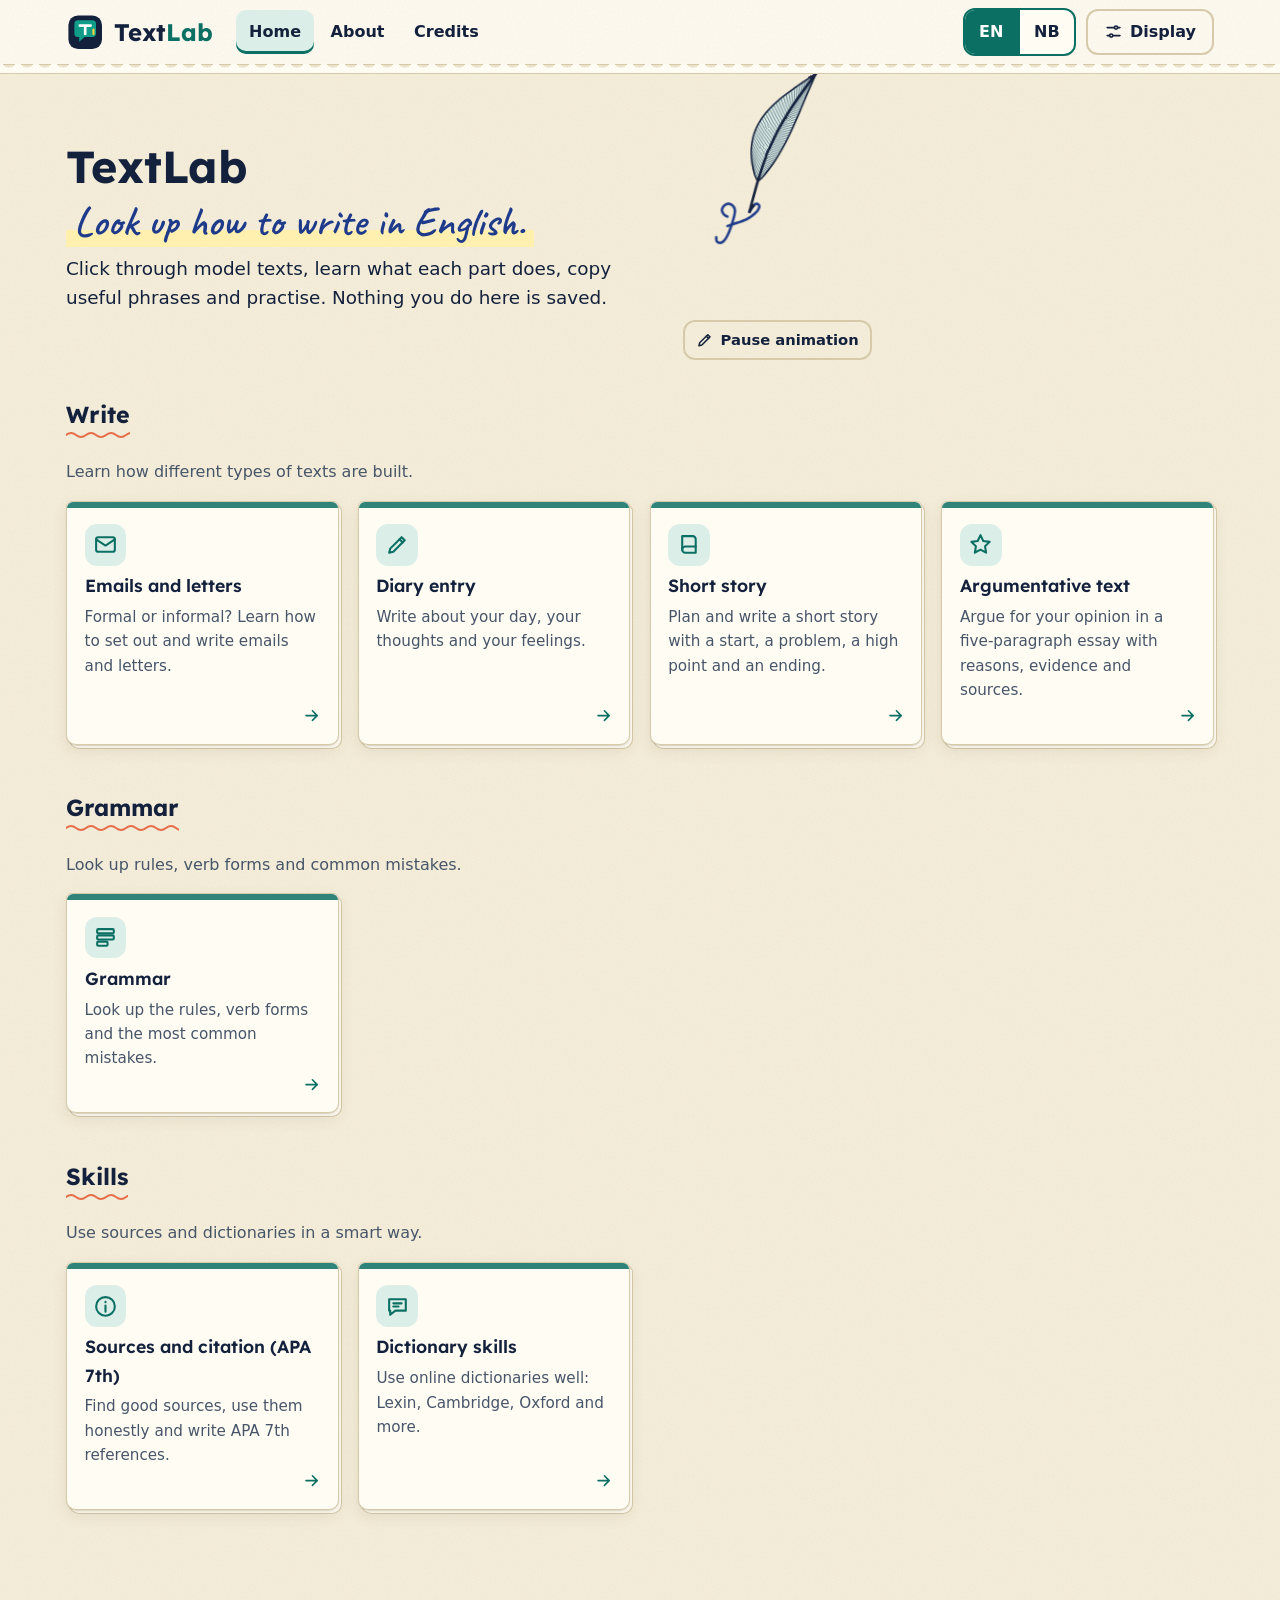
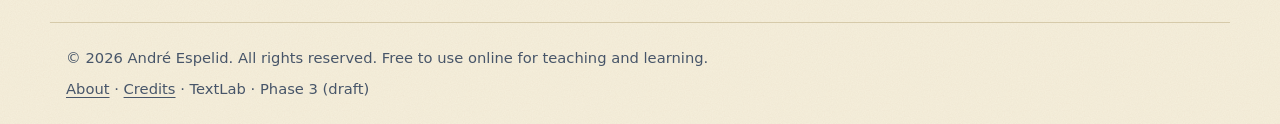
==== commit d9332eab: "extLab v0.3.0 – Phase 3: Grammar, Sources (APA 7th) and Dictionary skills Phase 3 adds three new mod" ====
--- a/index.html
+++ b/index.html
@@ -66,6 +66,7 @@
   <script src="js/views.js"></script>
   <script src="js/model.js"></script>
   <script src="js/practice.js"></script>
+  <script src="js/topics.js"></script>
   <script src="js/hero.js"></script>
   <script src="js/main.js"></script>
 </body>
--- a/css/style.css
+++ b/css/style.css
@@ -157,7 +157,7 @@
 .hand-tag { font-family: var(--font-hand); font-size: clamp(1.9rem, 3.4vw, 2.6rem); line-height: 1.1; color: var(--ink-blue); margin: 0 0 .6rem; background: linear-gradient(transparent 68%, var(--marker-soft) 68%); display: inline; padding: 0 .2em; }
 .hero-text p { max-width: 36rem; }
 .hero-writer { position: relative; }
-.hero-writer svg { width: 100%; height: auto; display: block; filter: drop-shadow(0 6px 10px rgba(80, 60, 20, .18)); transform: rotate(1.2deg); }
+.hero-writer svg { width: 100%; height: auto; display: block; overflow: visible; }
 .hero-toggle { margin-top: .5rem; }
 .lead { font-size: 1.15rem; max-width: 46rem; }
 .page-head { margin-bottom: .5rem; }
@@ -394,18 +394,15 @@
 .video { position: relative; aspect-ratio: 16 / 9; margin-top: .6rem; border-radius: 12px; overflow: hidden; background: #000; } .video iframe { position: absolute; inset: 0; width: 100%; height: 100%; border: 0; }
 .ext { margin-left: .25rem; font-size: .85em; }
 
-/* ---------- the writing hand on the home page ---------- */
+/* ---------- the quill that writes on the page (home) ---------- */
 .hero-art { display: flex; flex-direction: column; align-items: flex-start; }
 .hero-art .hero-writer { width: 100%; }
-.hw-sheet { fill: var(--paper); stroke: var(--line); stroke-width: 2; }
-.hw-rules line { stroke: var(--rule); stroke-width: 2; } .hw-margin { stroke: var(--margin-red); stroke-width: 2; opacity: .6; }
-.hw-text { font-family: var(--font-hand); font-size: 64px; fill: var(--ink-blue); }
-.hw-o { fill: none; stroke: var(--ink); stroke-linecap: round; stroke-linejoin: round; } .hw-i { fill: none; stroke: var(--paper); stroke-linecap: round; stroke-linejoin: round; }
-.hw-palm { fill: var(--paper); stroke: var(--ink); stroke-width: 3; }
-.hw-sleeve { fill: var(--primary); stroke: var(--ink); stroke-width: 3; stroke-linejoin: round; } .hw-cuff { fill: var(--surface2); stroke: var(--ink); stroke-width: 3; stroke-linejoin: round; }
-.hw-nib { fill: var(--marker); stroke: var(--ink); stroke-width: 2.5; stroke-linejoin: round; } .hw-slit { stroke: var(--ink); stroke-width: 1.5; fill: none; }
-.hw-grip { fill: var(--ink); stroke: var(--ink); stroke-width: 2; stroke-linejoin: round; }
-.hw-barrel { fill: var(--accent); stroke: var(--ink); stroke-width: 3; stroke-linejoin: round; } .hw-clip, .hw-nail { stroke: var(--ink); stroke-width: 3; stroke-linecap: round; fill: none; }
+.hw-ink { fill: none; stroke: var(--ink-blue); stroke-width: 3; stroke-linecap: round; stroke-linejoin: round; }
+.hw-flourish { stroke-width: 2.4; opacity: .85; }
+.hw-qv { fill: var(--primary-soft); stroke: var(--ink); stroke-width: 2.6; stroke-linejoin: round; }
+.hw-qb { fill: none; stroke: var(--ink); stroke-width: 1.5; stroke-linecap: round; opacity: .55; }
+.hw-qs { fill: none; stroke: var(--ink); stroke-width: 4.2; stroke-linecap: round; stroke-linejoin: round; }
+.hw-qn { fill: var(--ink); stroke: var(--ink); stroke-width: 1.4; stroke-linejoin: round; }
 
 /* ---------- reading support (dyslexia-friendly): decoration off ---------- */
 body.support { font-family: "Atkinson Hyperlegible", "Verdana", sans-serif; background: var(--bg-support); background-image: none; letter-spacing: .035em; word-spacing: .12em; line-height: 1.85; }
@@ -423,7 +420,6 @@
 body.support .keyrule::before, body.support .remember::before, body.support #site-header::after, body.support .kind-letter::before, body.support .group h2::after, body.support .card::before { display: none; }
 body.support .paper, body.support #site-header { background-image: none; }
 body.support .kind-diary { background-image: none; padding-left: 1.2rem; }
-body.support .hero-writer svg { transform: none; }
 body.support .hand-tag { font-family: "Atkinson Hyperlegible", "Verdana", sans-serif; font-weight: 700; }
 body.support a.card:hover { transform: none; }
 
@@ -464,3 +460,76 @@
   .keyrule, .remember { clip-path: none; transform: none; }
   .check .box-ic { border-color: #000; background: #fff !important; color: #000 !important; }
 }
+
+/* =========================================================================
+   PHASE 3: topic pages, widgets, dictionary entries
+   ========================================================================= */
+.tsec { margin: 1.6rem 0; }
+.tsec > h2 { border-bottom: 2px solid var(--rule); padding-bottom: .3rem; }
+.tsec ul, .tsec ol { padding-left: 1.4rem; }
+.rulebox, .norbox, .levelup { border: 1px solid var(--line); border-radius: 8px; padding: .4rem 1rem .8rem; margin: 1rem 0; background: var(--surface); box-shadow: var(--shadow); }
+.rulebox { border-left: 6px solid var(--primary); }
+.norbox { border-left: 6px solid var(--accent); }
+.levelup { border-left: 6px solid var(--marker); background: var(--marker-soft); }
+.rulebox h3, .norbox h3, .levelup h3 { display: flex; align-items: center; gap: .4rem; font-size: 1rem; margin: .5rem 0 .3rem; }
+.rulebox h3 .ic, .norbox h3 .ic, .levelup h3 .ic { width: 1.2em; height: 1.2em; }
+.norbox .bad, .norbox .good { margin: .3rem 0; padding: .45rem .7rem; border-radius: 8px; }
+.norbox .bad { background: var(--bad-bg); border-left: 4px solid var(--bad); }
+.norbox .good { background: var(--good-bg); border-left: 4px solid var(--good); }
+.mk { margin-right: .35rem; }
+.exlist { list-style: none; padding: 0 !important; display: grid; gap: .5rem; margin: .8rem 0; }
+.exlist li { padding: .5rem .9rem; background: var(--surface); border: 1px solid var(--line); border-left: 4px solid var(--c-language); border-radius: 8px; }
+.exlist .nb { display: block; margin-top: .25rem; color: var(--nb); font-size: .92em; }
+.steps { list-style: none; padding: 0 !important; margin: .8rem 0; display: grid; gap: .7rem; }
+.steps li { display: flex; gap: .8rem; align-items: flex-start; padding: .6rem .9rem; background: var(--surface); border: 1px solid var(--line); border-radius: 8px; }
+.steps p { margin: .15rem 0 0; }
+.step-n { flex: none; width: 2rem; height: 2rem; border-radius: 50%; background: var(--primary); color: var(--on-primary); display: grid; place-items: center; font-weight: 700; }
+.more-lv { margin-top: 1.2rem; }
+.pq-ctx { margin: .3rem 0 .6rem; padding: .5rem .8rem; background: var(--surface2); border-left: 4px solid var(--c-format); border-radius: 6px; font-family: var(--font-story); }
+.pills { margin-top: .4rem; }
+.pills a { font-size: .92rem; padding: .35rem .8rem; }
+
+/* widgets */
+.filters { padding: .8rem 1rem; border: 1px solid var(--line); border-radius: 10px; margin: 1rem 0; }
+.filter-row { display: flex; flex-wrap: wrap; align-items: center; gap: .6rem; margin-top: .6rem; }
+.vtable th, .vtable td { white-space: nowrap; } .vtable td:nth-child(4) { white-space: normal; }
+.vtable .btn.sm { min-height: 36px; padding: .2rem .7rem; }
+.srccheck, .decider, .apab { margin: 1.4rem 0; }
+.scl { list-style: none; padding: 0 !important; display: grid; gap: .8rem; }
+.scq { padding: .7rem 1rem; background: var(--surface); border: 1px solid var(--line); border-radius: 8px; }
+.scq p { margin: .15rem 0 .4rem; }
+.decider .opts { grid-template-columns: repeat(auto-fit, minmax(16rem, 1fr)); }
+
+/* APA builder */
+.apa-grid { display: grid; grid-template-columns: minmax(0, 1fr) minmax(0, 1fr); gap: 1.2rem; align-items: start; }
+.apa-form { display: grid; gap: .7rem; }
+.apa-f { display: grid; gap: .2rem; }
+.apa-f .input { max-width: none; }
+.apa-row { display: grid; grid-template-columns: 1fr 1fr; gap: .5rem; }
+.apa-set { border: 1px solid var(--line); border-radius: 8px; padding: .5rem .8rem .8rem; margin: 0; }
+.apa-set legend { font-weight: 600; padding: 0 .4rem; }
+.apa-result { position: sticky; top: .8rem; display: grid; gap: .8rem; }
+.apa-card { padding: .7rem 1rem; background: var(--surface); border: 1px solid var(--line); border-radius: 8px; box-shadow: var(--shadow); }
+.apa-card h3 { margin: 0 0 .4rem; font-size: 1rem; }
+.apa-ref { padding-left: 2rem; text-indent: -2rem; overflow-wrap: anywhere; font-family: var(--font-story); }
+em.it { font-style: italic; }
+.apa-hints { margin: .3rem 0 0; padding-left: 1.2rem; color: var(--bad); }
+@media (max-width: 900px) { .apa-grid { grid-template-columns: 1fr; } .apa-result { position: static; } }
+@media (max-width: 520px) { .apa-row { grid-template-columns: 1fr; } }
+
+/* dictionary entries */
+.kind-dict { padding: 1.2rem 1.4rem; border-left: 8px solid var(--c-format); font-family: var(--font-body); }
+.kind-dict .tseg { margin: 0 0 .5rem; }
+.kind-dict .tseg.b .txt, .kind-dict .tseg.b .lines { font-size: 1.5rem; font-weight: 700; font-family: var(--font-head); }
+.kind-dict .txt { line-height: 1.55; }
+body.support .kind-dict { border-left-width: 4px; }
+.filter-row .seg { flex-wrap: wrap; max-width: 100%; }
+.filters .field { min-width: 0; }
+@media (max-width: 520px) {
+  /* many topic pills: one scrolling row instead of a tall stack */
+  nav.pills { flex-wrap: nowrap; overflow-x: auto; padding-bottom: .4rem; scroll-snap-type: x proximity; -webkit-overflow-scrolling: touch; }
+  nav.pills a { flex: none; white-space: nowrap; scroll-snap-align: start; }
+  .filter-row .seg-btn { flex: 1 1 auto; }
+}
+.apa-set .seg { display: flex; width: 100%; }
+.apa-set .seg-btn { flex: 1 1 0; min-width: 0; padding-left: .4rem; padding-right: .4rem; overflow-wrap: anywhere; }
